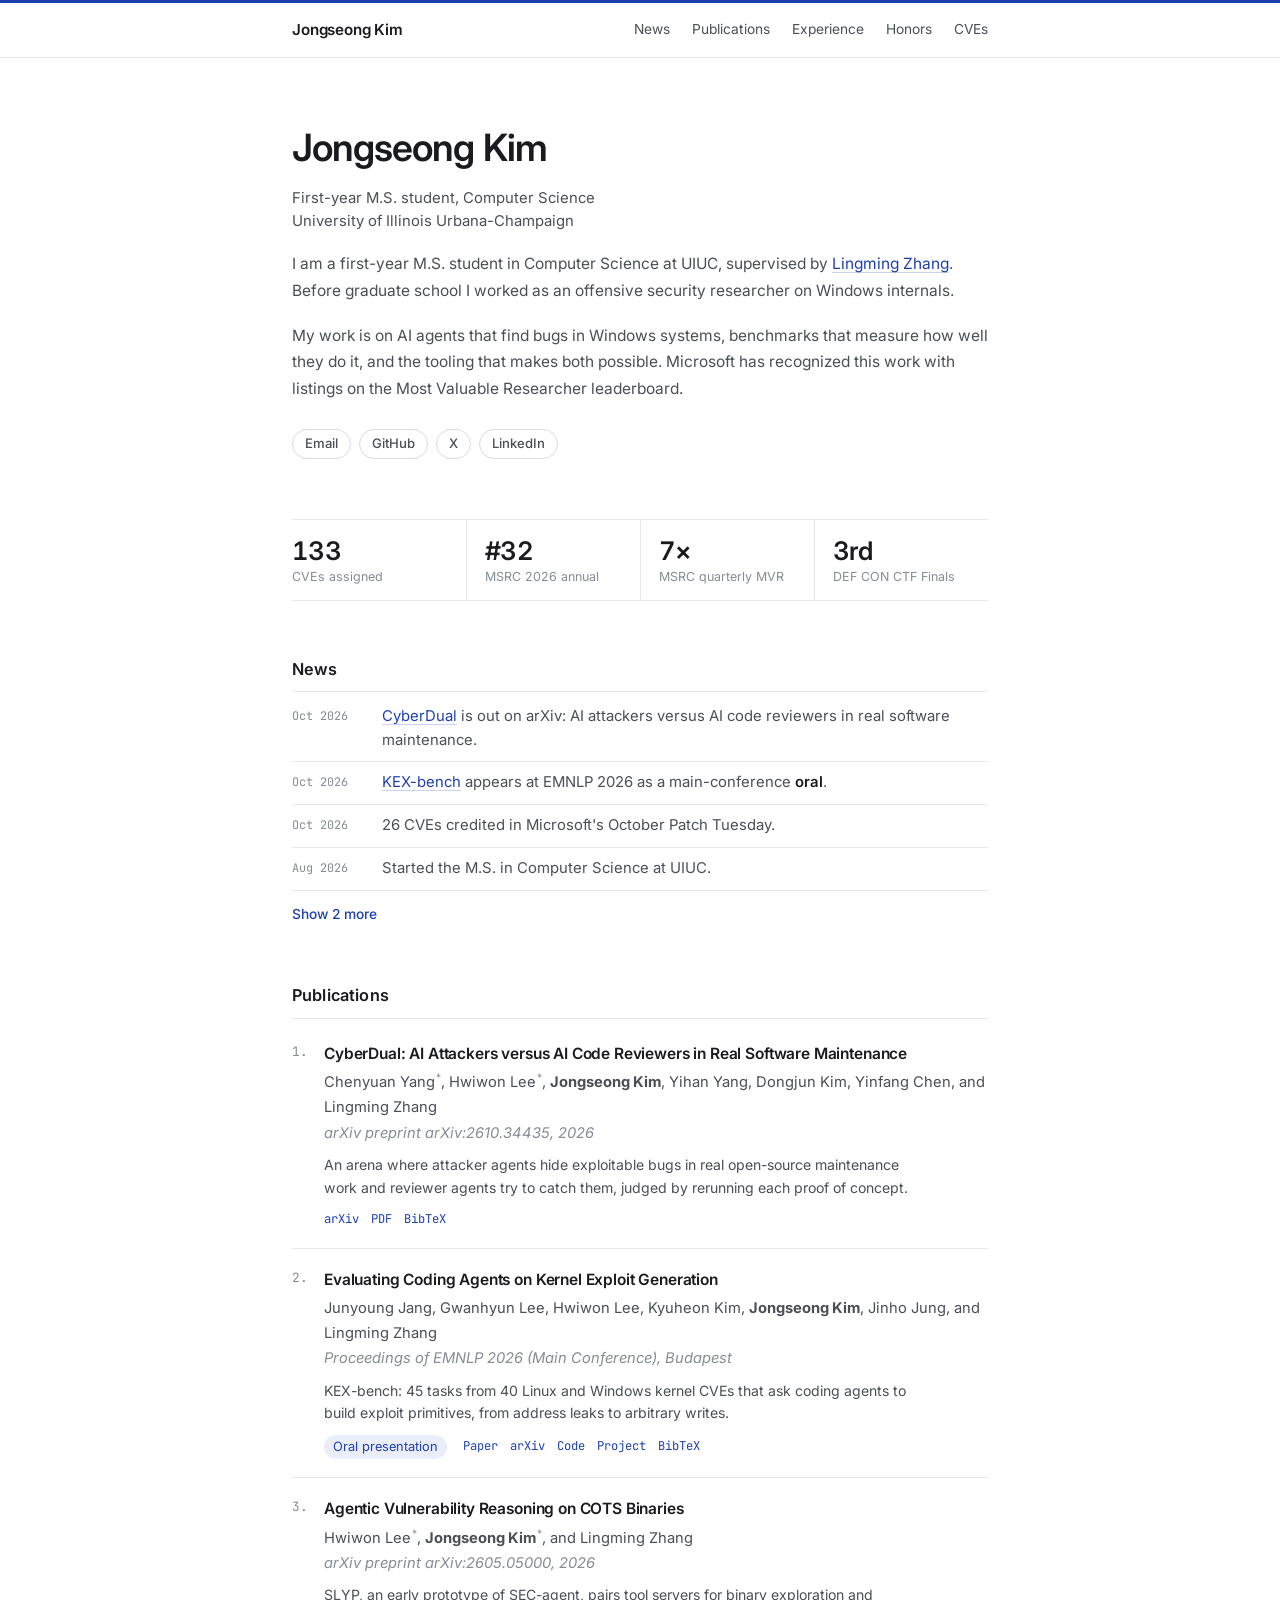
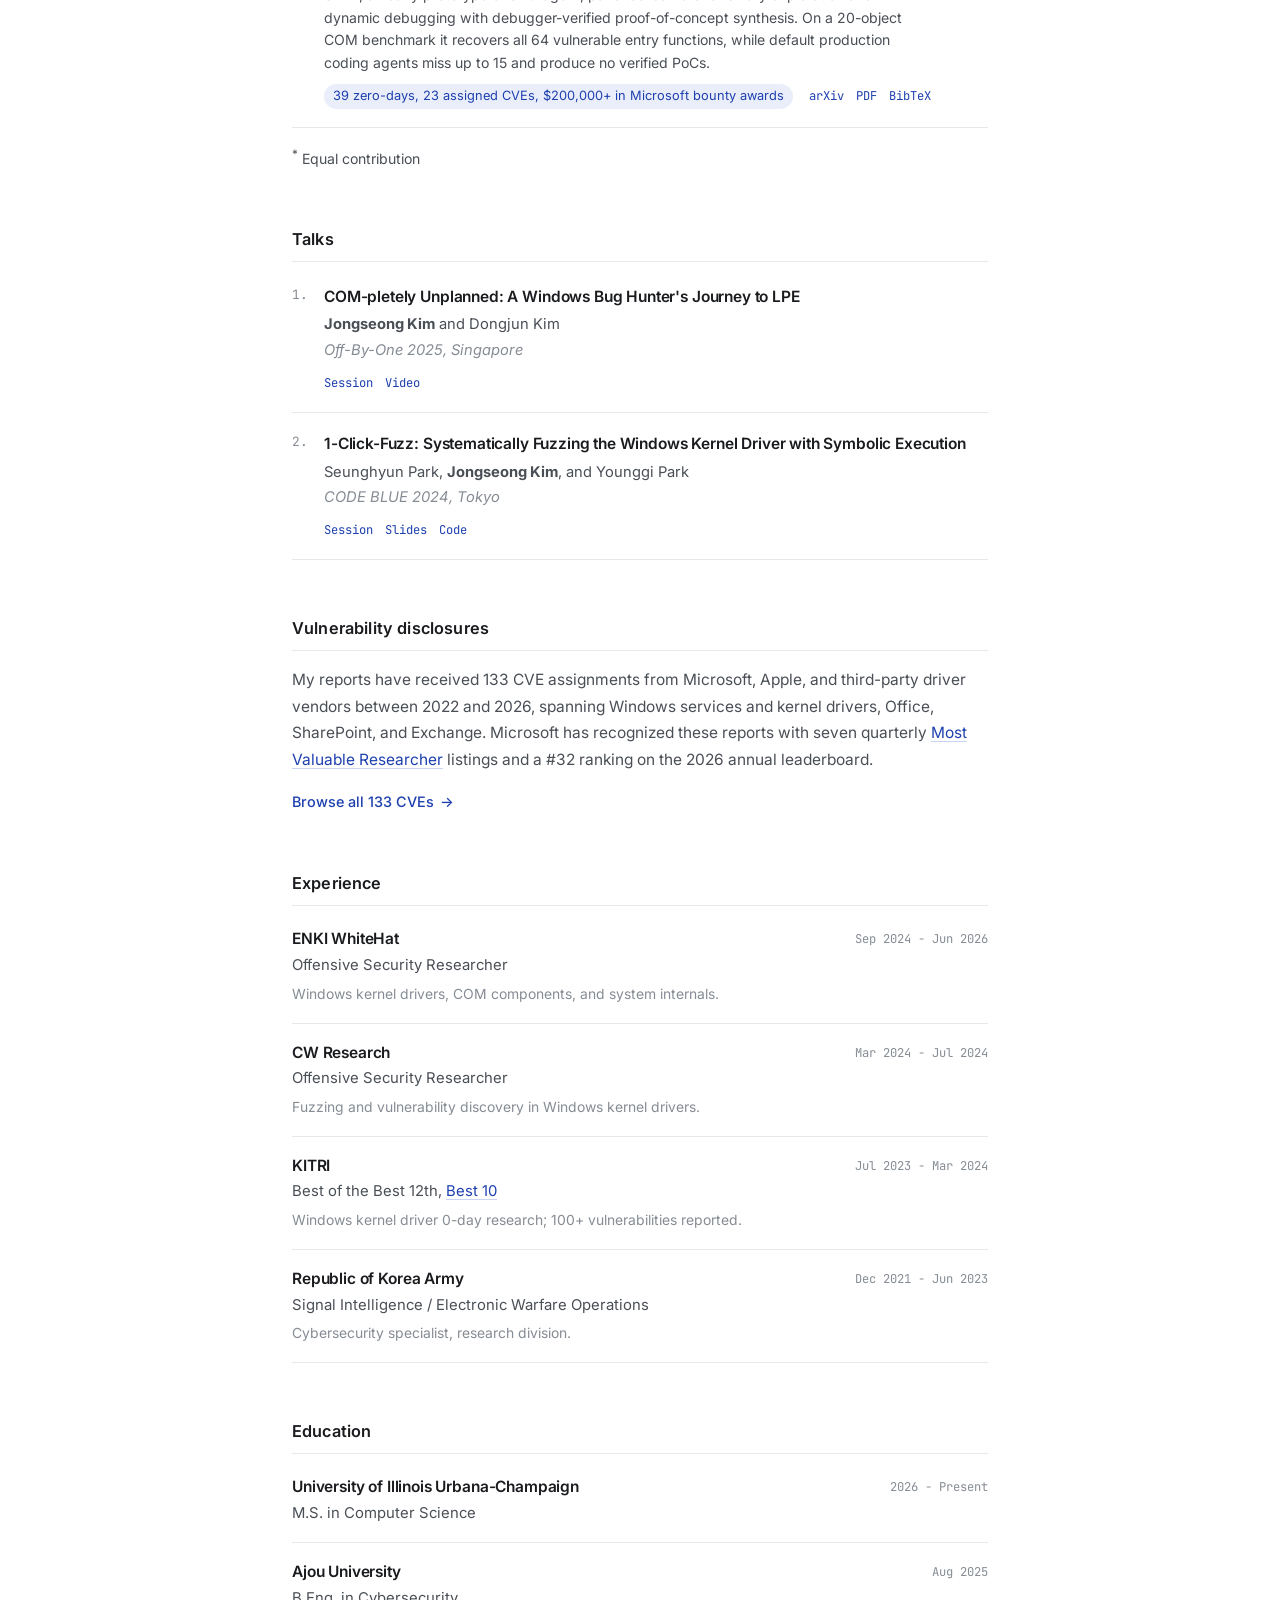
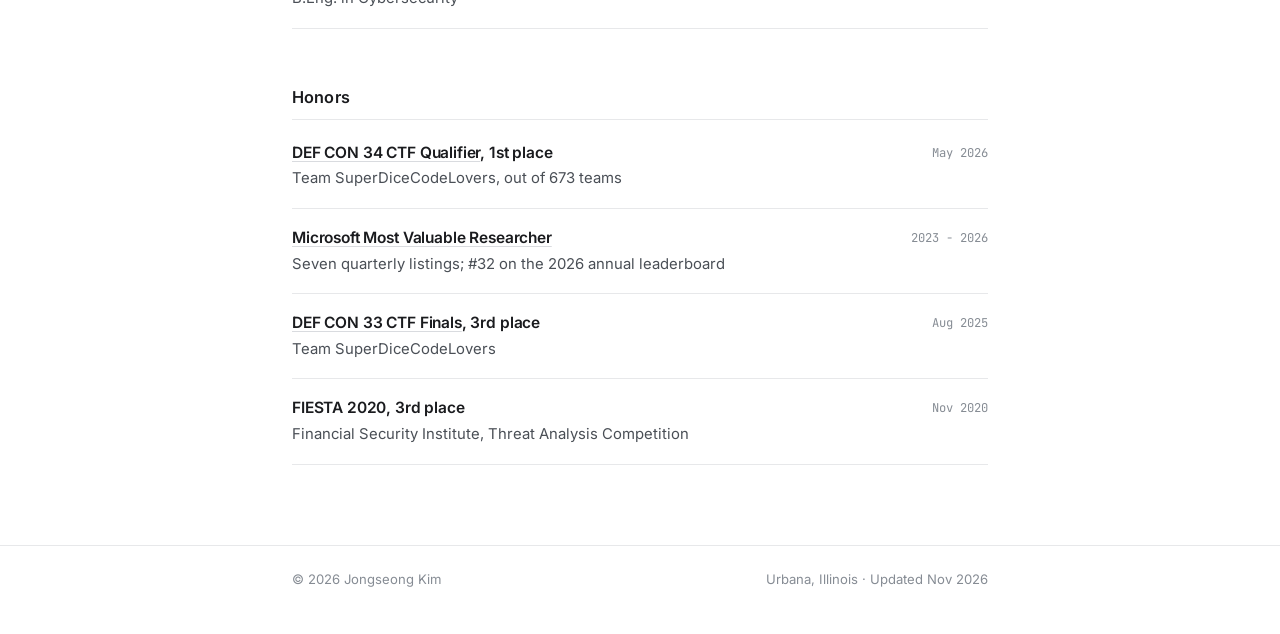
==== index.html @ e77e49b4 "Remove UIUC from Experience It stays under Education.  Co-Authored-By: Claude Opus 5.5 <noreply@anth" ====
<!DOCTYPE html>
<html lang="en">
<head>
    <meta charset="UTF-8">
    <meta name="viewport" content="width=device-width, initial-scale=1.0">
    <title>Jongseong Kim</title>
    <meta name="description" content="Jongseong Kim (nevul37) is a first-year M.S. student in Computer Science at the University of Illinois Urbana-Champaign, supervised by Lingming Zhang, working on AI agents for bug finding in Windows systems.">
    <meta name="theme-color" content="#ffffff" media="(prefers-color-scheme: light)">
    <meta name="theme-color" content="#0f1012" media="(prefers-color-scheme: dark)">
    <meta name="color-scheme" content="light dark">
    <link rel="canonical" href="https://jongseong.kim/">
    <link rel="icon" href="assets/favicon.svg" type="image/svg+xml">
    <link rel="apple-touch-icon" href="assets/apple-touch-icon.png">

    <meta property="og:type" content="profile">
    <meta property="og:title" content="Jongseong Kim">
    <meta property="og:description" content="M.S. student in Computer Science at UIUC. AI agents for bug finding in Windows systems.">
    <meta property="og:url" content="https://jongseong.kim/">
    <meta property="og:image" content="https://jongseong.kim/assets/og-image.png">
    <meta property="og:image:width" content="1200">
    <meta property="og:image:height" content="630">
    <meta name="twitter:card" content="summary_large_image">
    <meta name="twitter:site" content="@nevul37">

    <script type="application/ld+json">
    {
        "@context": "https://schema.org",
        "@type": "Person",
        "name": "Jongseong Kim",
        "alternateName": "nevul37",
        "url": "https://jongseong.kim/",
        "email": "mailto:nevul37@gmail.com",
        "jobTitle": "M.S. Student in Computer Science",
        "affiliation": {
            "@type": "CollegeOrUniversity",
            "name": "University of Illinois Urbana-Champaign"
        },
        "alumniOf": {
            "@type": "CollegeOrUniversity",
            "name": "Ajou University"
        },
        "sameAs": [
            "https://github.com/nevul37",
            "https://x.com/nevul37",
            "https://www.linkedin.com/in/jongseongkim"
        ]
    }
    </script>

    <link rel="preconnect" href="https://fonts.googleapis.com">
    <link rel="preconnect" href="https://fonts.gstatic.com" crossorigin>
    <link href="https://fonts.googleapis.com/css2?family=Inter:wght@400;500;600&family=JetBrains+Mono:wght@400;500&display=swap" rel="stylesheet">
    <link rel="stylesheet" href="css/styles.css?v=20261102">

    <!-- Google tag (gtag.js) -->
    <script async src="https://www.googletagmanager.com/gtag/js?id=G-C3G9XGCKQ9"></script>
    <script>
      window.dataLayer = window.dataLayer || [];
      function gtag(){dataLayer.push(arguments);}
      gtag('js', new Date());

      gtag('config', 'G-C3G9XGCKQ9');
    </script>
</head>
<body>
    <nav class="nav">
        <div class="wrap nav__inner">
            <a class="nav__name" href="index.html">Jongseong Kim</a>
            <div class="nav__links">
                <a class="is-secondary" href="#news">News</a>
                <a href="#publications">Publications</a>
                <a class="is-secondary" href="#experience">Experience</a>
                <a class="is-secondary" href="#honors">Honors</a>
                <a href="pages/more-cves.html">CVEs</a>
                <!-- CV temporarily disabled
                <a href="cv.pdf" target="_blank" rel="noreferrer">CV</a>
                -->
            </div>
        </div>
    </nav>

    <main class="wrap">
        <section class="intro">
            <div class="intro__body">
                <h1>Jongseong Kim</h1>
                <p class="intro__role">
                    First-year M.S. student, Computer Science<br>
                    University of Illinois Urbana-Champaign
                </p>

                <p>
                    I am a first-year M.S. student in Computer Science at UIUC, supervised by
                    <a href="https://lingming.cs.illinois.edu/" target="_blank" rel="noreferrer">Lingming Zhang</a>.
                    Before graduate school I worked as an offensive security researcher on Windows internals.
                </p>
                <p>
                    My work is on AI agents that find bugs in Windows systems, benchmarks that measure how well
                    they do it, and the tooling that makes both possible. Microsoft has recognized this work
                    with listings on the Most Valuable Researcher leaderboard.
                </p>

                <div class="contact">
                    <a href="mailto:nevul37@gmail.com">Email</a>
                    <a href="https://github.com/nevul37" target="_blank" rel="noreferrer">GitHub</a>
                    <a href="https://x.com/nevul37" target="_blank" rel="noreferrer">X</a>
                    <a href="https://www.linkedin.com/in/jongseongkim" target="_blank" rel="noreferrer">LinkedIn</a>
                    <!-- CV temporarily disabled
                    <a href="cv.pdf" target="_blank" rel="noreferrer">CV</a>
                    -->
                </div>
            </div>
            <!-- Photo temporarily disabled
            <figure class="avatar">
                <img src="assets/images/jongseong.jpg" alt="Jongseong Kim" width="840" height="1050">
            </figure>
            -->
        </section>

        <dl class="stats">
            <div class="stat">
                <dt>CVEs assigned</dt>
                <dd><a href="pages/more-cves.html"><span data-cve-count="total">133</span></a></dd>
            </div>
            <div class="stat">
                <dt>MSRC 2026 annual</dt>
                <dd>#32</dd>
            </div>
            <div class="stat">
                <dt>MSRC quarterly MVR</dt>
                <dd>7&times;</dd>
            </div>
            <div class="stat">
                <dt>DEF CON CTF Finals</dt>
                <dd>3rd</dd>
            </div>
        </dl>

        <section class="section" id="news">
            <h2>News</h2>
            <ul class="news" id="news-list">
                <li>
                    <time class="news__date" datetime="2026-10">Oct 2026</time>
                    <span>
                        <a href="https://arxiv.org/abs/2610.34435" target="_blank" rel="noreferrer">CyberDual</a>
                        is out on arXiv: AI attackers versus AI code reviewers in real software maintenance.
                    </span>
                </li>
                <li>
                    <time class="news__date" datetime="2026-10">Oct 2026</time>
                    <span>
                        <a href="https://kex-bench.github.io/" target="_blank" rel="noreferrer">KEX-bench</a>
                        appears at EMNLP 2026 as a main-conference <strong>oral</strong>.
                    </span>
                </li>
                <li>
                    <time class="news__date" datetime="2026-10">Oct 2026</time>
                    <span>26 CVEs credited in Microsoft's October Patch Tuesday.</span>
                </li>
                <li>
                    <time class="news__date" datetime="2026-08">Aug 2026</time>
                    <span>Started the M.S. in Computer Science at UIUC.</span>
                </li>
                <li>
                    <time class="news__date" datetime="2026-05">May 2026</time>
                    <span>1st place at the DEF CON 34 CTF Qualifier, out of 673 teams.</span>
                </li>
                <li>
                    <time class="news__date" datetime="2026-05">May 2026</time>
                    <span>
                        <a href="https://arxiv.org/abs/2605.05000" target="_blank" rel="noreferrer">Agentic Vulnerability Reasoning on COTS Binaries</a>
                        is out on arXiv.
                    </span>
                </li>
            </ul>
            <button class="news__more" type="button" aria-expanded="false" aria-controls="news-list" hidden></button>
        </section>

        <section class="section" id="publications">
            <h2>Publications</h2>
            <ol class="pubs">
                <li>
                    <div class="pub__title">CyberDual: AI Attackers versus AI Code Reviewers in Real Software Maintenance</div>
                    <div class="pub__authors">
                        Chenyuan Yang<sup>*</sup>,
                        Hwiwon Lee<sup>*</sup>,
                        <strong>Jongseong Kim</strong>, Yihan Yang,
                        Dongjun Kim,
                        Yinfang Chen, and
                        Lingming Zhang
                    </div>
                    <div class="pub__venue">arXiv preprint arXiv:2610.34435, 2026</div>
                    <p class="pub__summary">
                        An arena where attacker agents hide exploitable bugs in real open-source maintenance work and
                        reviewer agents try to catch them, judged by rerunning each proof of concept.
                    </p>
                    <div class="pub__foot">
                        <span class="pub__links">
                            <a href="https://arxiv.org/abs/2610.34435" target="_blank" rel="noreferrer">arXiv</a>
                            <a href="https://arxiv.org/pdf/2610.34435" target="_blank" rel="noreferrer">PDF</a>
                            <button class="pub__bib-toggle" type="button" aria-expanded="false" aria-controls="bib-cyberdual">BibTeX</button>
                        </span>
                    </div>
                    <div class="bib" id="bib-cyberdual" hidden>
                        <pre>@article{yang2026cyberdual,
  title   = {CyberDual: AI Attackers versus AI Code Reviewers in Real Software Maintenance},
  author  = {Yang, Chenyuan and Lee, Hwiwon and Kim, Jongseong and Yang, Yihan and Kim, Dongjun and Chen, Yinfang and Zhang, Lingming},
  journal = {arXiv preprint arXiv:2610.34435},
  year    = {2026}
}</pre>
                        <button class="bib__copy" type="button">Copy</button>
                    </div>
                </li>
                <li>
                    <div class="pub__title">Evaluating Coding Agents on Kernel Exploit Generation</div>
                    <div class="pub__authors">
                        Junyoung Jang, Gwanhyun Lee,
                        Hwiwon Lee,
                        Kyuheon Kim, <strong>Jongseong Kim</strong>, Jinho Jung, and
                        Lingming Zhang
                    </div>
                    <div class="pub__venue">Proceedings of EMNLP 2026 (Main Conference), Budapest</div>
                    <p class="pub__summary">
                        KEX-bench: 45 tasks from 40 Linux and Windows kernel CVEs that ask coding agents to build
                        exploit primitives, from address leaks to arbitrary writes.
                    </p>
                    <div class="pub__foot">
                        <span class="tag">Oral presentation</span>
                        <span class="pub__links">
                            <a href="https://aclanthology.org/2026.emnlp-main.1653/" target="_blank" rel="noreferrer">Paper</a>
                            <a href="https://arxiv.org/abs/2609.25591" target="_blank" rel="noreferrer">arXiv</a>
                            <a href="https://github.com/KEX-bench/KEX-bench" target="_blank" rel="noreferrer">Code</a>
                            <a href="https://kex-bench.github.io/" target="_blank" rel="noreferrer">Project</a>
                            <button class="pub__bib-toggle" type="button" aria-expanded="false" aria-controls="bib-kexbench">BibTeX</button>
                        </span>
                    </div>
                    <div class="bib" id="bib-kexbench" hidden>
                        <pre>@inproceedings{jang-etal-2026-evaluating,
  title     = {Evaluating Coding Agents on Kernel Exploit Generation},
  author    = {Jang, Junyoung and Lee, Gwanhyun and Lee, Hwiwon and Kim, Kyuheon and Kim, Jongseong and Jung, Jinho and Zhang, Lingming},
  booktitle = {Proceedings of the 2026 Conference on Empirical Methods in Natural Language Processing},
  pages     = {37581--37603},
  year      = {2026},
  address   = {Budapest, Hungary},
  publisher = {Association for Computational Linguistics},
  url       = {https://aclanthology.org/2026.emnlp-main.1653/}
}</pre>
                        <button class="bib__copy" type="button">Copy</button>
                    </div>
                </li>
                <li>
                    <div class="pub__title">Agentic Vulnerability Reasoning on COTS Binaries</div>
                    <div class="pub__authors">
                        Hwiwon Lee<sup>*</sup>,
                        <strong>Jongseong Kim</strong><sup>*</sup>, and
                        Lingming Zhang
                    </div>
                    <div class="pub__venue">arXiv preprint arXiv:2605.05000, 2026</div>
                    <p class="pub__summary">
                        SLYP, an early prototype of SEC-agent, pairs tool servers for binary exploration and dynamic
                        debugging with debugger-verified proof-of-concept synthesis. On a 20-object COM benchmark it
                        recovers all 64 vulnerable entry functions, while default production coding agents miss up to 15
                        and produce no verified PoCs.
                    </p>
                    <div class="pub__foot">
                        <span class="tag">39 zero-days, 23 assigned CVEs, $200,000+ in Microsoft bounty awards</span>
                        <span class="pub__links">
                            <a href="https://arxiv.org/abs/2605.05000" target="_blank" rel="noreferrer">arXiv</a>
                            <a href="https://arxiv.org/pdf/2605.05000" target="_blank" rel="noreferrer">PDF</a>
                            <button class="pub__bib-toggle" type="button" aria-expanded="false" aria-controls="bib-slyp">BibTeX</button>
                        </span>
                    </div>
                    <div class="bib" id="bib-slyp" hidden>
                        <pre>@article{lee2026agentic,
  title   = {Agentic Vulnerability Reasoning on COTS Binaries},
  author  = {Lee, Hwiwon and Kim, Jongseong and Zhang, Lingming},
  journal = {arXiv preprint arXiv:2605.05000},
  year    = {2026}
}</pre>
                        <button class="bib__copy" type="button">Copy</button>
                    </div>
                </li>
            </ol>
            <p class="note"><sup>*</sup> Equal contribution</p>
        </section>

        <section class="section" id="talks">
            <h2>Talks</h2>
            <ol class="pubs">
                <li>
                    <div class="pub__title">COM-pletely Unplanned: A Windows Bug Hunter's Journey to LPE</div>
                    <div class="pub__authors"><strong>Jongseong Kim</strong> and Dongjun Kim</div>
                    <div class="pub__venue">Off-By-One 2025, Singapore</div>
                    <div class="pub__foot">
                        <span class="pub__links">
                            <a href="https://offbyone.sg/conference/dongjun-kim-jongseong-kim" target="_blank" rel="noreferrer">Session</a>
                            <a href="https://www.youtube.com/watch?v=ES8qeIhwfAk" target="_blank" rel="noreferrer">Video</a>
                        </span>
                    </div>
                </li>
                <li>
                    <div class="pub__title">1-Click-Fuzz: Systematically Fuzzing the Windows Kernel Driver with Symbolic Execution</div>
                    <div class="pub__authors">Seunghyun Park, <strong>Jongseong Kim</strong>, and Younggi Park</div>
                    <div class="pub__venue">CODE BLUE 2024, Tokyo</div>
                    <div class="pub__foot">
                        <span class="pub__links">
                            <a href="https://archive.codeblue.jp/2024/en/program/time-table/day2-010/" target="_blank" rel="noreferrer">Session</a>
                            <a href="https://archive.codeblue.jp/2024/files/cb24-U25_1-Click-Fuzz_Systematically_Fuzzing_the_Windows_Kernel_Driver_with_Symbolic_Execution_Updated_by_SangjunPark_YunjinPark_JongseongKim.pdf" target="_blank" rel="noreferrer">Slides</a>
                            <a href="https://github.com/0dayResearchLab/msfuzz" target="_blank" rel="noreferrer">Code</a>
                        </span>
                    </div>
                </li>
            </ol>
        </section>

        <section class="section" id="disclosures">
            <h2>Vulnerability disclosures</h2>
            <p>
                My reports have received <span data-cve-count="total">133</span> CVE assignments from Microsoft, Apple,
                and third-party driver vendors between 2022 and 2026, spanning Windows services and kernel drivers,
                Office, SharePoint, and Exchange. Microsoft has recognized these reports with seven quarterly
                <a href="https://msrc.microsoft.com/leaderboard" target="_blank" rel="noreferrer">Most Valuable Researcher</a>
                listings and a #32 ranking on the 2026 annual leaderboard.
            </p>
            <a class="more-link" href="pages/more-cves.html"><span>Browse all <span data-cve-count="total">133</span> CVEs</span> <span class="more-link__arrow" aria-hidden="true">&rarr;</span></a>
        </section>

        <section class="section" id="experience">
            <h2>Experience</h2>
            <div class="cv">
                <div class="cv__row">
                    <div>
                        <div class="cv__org">ENKI WhiteHat</div>
                        <div class="cv__role">Offensive Security Researcher</div>
                        <div class="cv__detail">Windows kernel drivers, COM components, and system internals.</div>
                    </div>
                    <div class="cv__date">Sep 2024 - Jun 2026</div>
                </div>
                <div class="cv__row">
                    <div>
                        <div class="cv__org">CW Research</div>
                        <div class="cv__role">Offensive Security Researcher</div>
                        <div class="cv__detail">Fuzzing and vulnerability discovery in Windows kernel drivers.</div>
                    </div>
                    <div class="cv__date">Mar 2024 - Jul 2024</div>
                </div>
                <div class="cv__row">
                    <div>
                        <div class="cv__org">KITRI</div>
                        <div class="cv__role">
                            Best of the Best 12th,
                            <a href="https://www.kitribob.kr/trainee_walk/hall" target="_blank" rel="noreferrer">Best 10</a>
                        </div>
                        <div class="cv__detail">Windows kernel driver 0-day research; 100+ vulnerabilities reported.</div>
                    </div>
                    <div class="cv__date">Jul 2023 - Mar 2024</div>
                </div>
                <div class="cv__row">
                    <div>
                        <div class="cv__org">Republic of Korea Army</div>
                        <div class="cv__role">Signal Intelligence / Electronic Warfare Operations</div>
                        <div class="cv__detail">Cybersecurity specialist, research division.</div>
                    </div>
                    <div class="cv__date">Dec 2021 - Jun 2023</div>
                </div>
            </div>
        </section>

        <section class="section" id="education">
            <h2>Education</h2>
            <div class="cv">
                <div class="cv__row">
                    <div>
                        <div class="cv__org">University of Illinois Urbana-Champaign</div>
                        <div class="cv__role">M.S. in Computer Science</div>
                    </div>
                    <div class="cv__date">2026 - Present</div>
                </div>
                <div class="cv__row">
                    <div>
                        <div class="cv__org">Ajou University</div>
                        <div class="cv__role">B.Eng. in Cybersecurity</div>
                    </div>
                    <div class="cv__date">Aug 2025</div>
                </div>
            </div>
        </section>

        <section class="section" id="honors">
            <h2>Honors</h2>
            <div class="cv">
                <div class="cv__row">
                    <div>
                        <div class="cv__org">
                            <a href="https://ctftime.org/event/3205/" target="_blank" rel="noreferrer">DEF CON 34 CTF Qualifier</a>,
                            <em class="place">1st place</em>
                        </div>
                        <div class="cv__role">Team SuperDiceCodeLovers, out of 673 teams</div>
                    </div>
                    <div class="cv__date">May 2026</div>
                </div>
                <div class="cv__row">
                    <div>
                        <div class="cv__org">
                            <a href="https://msrc.microsoft.com/leaderboard" target="_blank" rel="noreferrer">Microsoft Most Valuable Researcher</a>
                        </div>
                        <div class="cv__role">Seven quarterly listings; #32 on the 2026 annual leaderboard</div>
                    </div>
                    <div class="cv__date">2023 - 2026</div>
                </div>
                <div class="cv__row">
                    <div>
                        <div class="cv__org">
                            <a href="https://ctftime.org/event/2897" target="_blank" rel="noreferrer">DEF CON 33 CTF Finals</a>,
                            <em class="place">3rd place</em>
                        </div>
                        <div class="cv__role">Team SuperDiceCodeLovers</div>
                    </div>
                    <div class="cv__date">Aug 2025</div>
                </div>
                <div class="cv__row">
                    <div>
                        <div class="cv__org">FIESTA 2020, <em class="place">3rd place</em></div>
                        <div class="cv__role">Financial Security Institute, Threat Analysis Competition</div>
                    </div>
                    <div class="cv__date">Nov 2020</div>
                </div>
            </div>
        </section>
    </main>

    <footer class="footer">
        <div class="wrap footer__inner">
            <span>&copy; 2026 Jongseong Kim</span>
            <span>Urbana, Illinois &middot; Updated Nov 2026</span>
        </div>
    </footer>

    <script>
        (function () {
            const SHOWN = 4;
            const list = document.getElementById('news-list');
            const more = document.querySelector('.news__more');
            const extra = list.children.length - SHOWN;
            if (extra <= 0) { return; }

            function render(open) {
                list.classList.toggle('is-collapsed', !open);
                more.setAttribute('aria-expanded', String(open));
                more.textContent = open ? 'Show less' : 'Show ' + extra + ' more';
            }

            more.hidden = false;
            render(false);
            more.addEventListener('click', function () {
                render(more.getAttribute('aria-expanded') !== 'true');
            });
        })();

        document.querySelectorAll('.pub__bib-toggle').forEach(function (toggle) {
            const panel = document.getElementById(toggle.getAttribute('aria-controls'));
            toggle.addEventListener('click', function () {
                const open = toggle.getAttribute('aria-expanded') !== 'true';
                toggle.setAttribute('aria-expanded', String(open));
                panel.hidden = !open;
            });
            panel.querySelector('.bib__copy').addEventListener('click', function (event) {
                const button = event.currentTarget;
                navigator.clipboard.writeText(panel.querySelector('pre').textContent).then(function () {
                    button.textContent = 'Copied';
                    setTimeout(function () { button.textContent = 'Copy'; }, 1500);
                });
            });
        });
    </script>
</body>
</html>
---- css/styles.css ----
/* ==========================================================================
   Jongseong Kim (nevul37)
   ========================================================================== */

*,
*::before,
*::after {
    box-sizing: border-box;
}

* {
    margin: 0;
}

:root {
    --ink: #1a1b1e;
    --ink-2: #4a4f56;
    --ink-3: #868c94;
    --line: #e7e8ea;
    --line-2: #d9dbdf;
    --surface: #f7f7f8;
    --accent: #1e40af;
    --accent-soft: #eaeefb;
    --accent-line: #c9d4f5;
    --bg: #ffffff;
    --nav-bg: rgba(255, 255, 255, 0.9);
    --on-accent: #ffffff;
    --shadow: rgba(26, 27, 30, 0.45);

    /* chart series: validated categorical slots 1-3, light surface */
    --series-1: #2a78d6;
    --series-2: #eb6834;
    --series-3: #1baf7a;

    color-scheme: light dark;

    --sans: "Inter", -apple-system, BlinkMacSystemFont, "Segoe UI", Roboto, sans-serif;
    --mono: "JetBrains Mono", ui-monospace, SFMono-Regular, Menlo, monospace;

    --wrap: 760px;
    --wrap-wide: 940px;
    --gutter: clamp(20px, 5vw, 32px);
}

@media (prefers-color-scheme: dark) {
    :root {
        --ink: #e7e8ea;
        --ink-2: #b4b9c1;
        --ink-3: #80868f;
        --line: #24262b;
        --line-2: #33363c;
        --surface: #17191c;
        --accent: #8fa8ff;
        --accent-soft: rgba(143, 168, 255, 0.12);
        --accent-line: rgba(143, 168, 255, 0.38);
        --bg: #0f1012;
        --nav-bg: rgba(15, 16, 18, 0.86);
        --on-accent: #0f1012;
        --shadow: rgba(0, 0, 0, 0.7);

        /* same hues, stepped for the dark surface */
        --series-1: #3987e5;
        --series-2: #d95926;
        --series-3: #199e70;
    }
}

html {
    -webkit-text-size-adjust: 100%;
    scroll-behavior: smooth;
}

body {
    min-width: 320px;
    color: var(--ink);
    background: var(--bg);
    font-family: var(--sans);
    font-size: 15.5px;
    line-height: 1.72;
    -webkit-font-smoothing: antialiased;
}

body::before {
    content: "";
    display: block;
    height: 3px;
    background: var(--accent);
}

img {
    display: block;
    max-width: 100%;
}

a {
    color: var(--accent);
    text-decoration: underline;
    text-decoration-color: var(--accent-line);
    text-decoration-thickness: 1px;
    text-underline-offset: 3px;
    transition: color 130ms ease, text-decoration-color 130ms ease;
}

a:hover {
    text-decoration-color: currentColor;
}

::selection {
    color: var(--on-accent);
    background: var(--accent);
}

:focus-visible {
    outline: 2px solid var(--accent);
    outline-offset: 2px;
    border-radius: 2px;
}

@media (prefers-reduced-motion: reduce) {
    html {
        scroll-behavior: auto;
    }

    *,
    *::before,
    *::after {
        transition-duration: 0.01ms !important;
    }
}

/* ---------------------------------------------------------- primitives -- */

.wrap {
    width: 100%;
    max-width: var(--wrap);
    margin-inline: auto;
    padding-inline: var(--gutter);
}

.wrap--wide {
    max-width: var(--wrap-wide);
}

.mono {
    font-family: var(--mono);
    font-size: 0.78rem;
    letter-spacing: 0.01em;
}

.visually-hidden {
    position: absolute;
    width: 1px;
    height: 1px;
    overflow: hidden;
    clip-path: inset(50%);
    white-space: nowrap;
}

.tag {
    display: inline-block;
    padding: 2px 9px;
    color: var(--accent);
    background: var(--accent-soft);
    border-radius: 999px;
    font-size: 0.8rem;
    line-height: 1.6;
}

.place {
    font-style: normal;
}

/* -------------------------------------------------------------- navbar -- */

.nav {
    position: sticky;
    top: 0;
    z-index: 30;
    background: var(--nav-bg);
    border-bottom: 1px solid var(--line);
    backdrop-filter: saturate(160%) blur(10px);
}

.nav__inner {
    display: flex;
    align-items: center;
    justify-content: space-between;
    gap: 18px;
    height: 54px;
}

.nav__name {
    color: var(--ink);
    font-size: 0.95rem;
    font-weight: 600;
    letter-spacing: -0.01em;
    text-decoration: none;
}

.nav__links {
    display: flex;
    gap: clamp(12px, 2.6vw, 22px);
}

.nav__links a {
    color: var(--ink-2);
    font-size: 0.86rem;
    text-decoration: none;
}

.nav__links a:hover,
.nav__links a[aria-current="page"] {
    color: var(--accent);
}

/* --------------------------------------------------------------- intro -- */

.intro {
    display: grid;
    grid-template-columns: minmax(0, 1fr);
    gap: clamp(28px, 6vw, 56px);
    align-items: start;
    padding: clamp(44px, 7vw, 68px) 0 clamp(8px, 2vw, 16px);
}

.intro:has(.avatar) {
    grid-template-columns: minmax(0, 1fr) 200px;
}

.intro h1 {
    font-size: clamp(1.9rem, 4.6vw, 2.35rem);
    font-weight: 600;
    letter-spacing: -0.025em;
    line-height: 1.15;
}

.intro__role {
    margin-top: 8px;
    color: var(--ink-3);
    font-size: 0.93rem;
    line-height: 1.55;
}

.intro__body p {
    margin-top: 18px;
    color: var(--ink-2);
}

.intro__body p:first-child {
    margin-top: 22px;
}

.avatar {
    position: relative;
}

.avatar img {
    width: 100%;
    height: auto;
    aspect-ratio: 4 / 5;
    object-fit: cover;
    border-radius: 12px;
    box-shadow:
        0 0 0 1px var(--line),
        0 18px 36px -22px var(--shadow);
}

.contact {
    display: flex;
    flex-wrap: wrap;
    gap: 8px;
    margin-top: 26px;
}

.contact a {
    display: inline-flex;
    align-items: center;
    height: 30px;
    padding: 0 12px;
    color: var(--ink-2);
    border: 1px solid var(--line-2);
    border-radius: 999px;
    font-size: 0.82rem;
    font-weight: 500;
    text-decoration: none;
    transition: color 130ms ease, border-color 130ms ease, background 130ms ease;
}

.contact a:hover {
    color: var(--accent);
    background: var(--accent-soft);
    border-color: var(--accent-line);
}

/* --------------------------------------------------------------- stats -- */

.stats {
    display: grid;
    grid-template-columns: repeat(4, minmax(0, 1fr));
    margin-top: clamp(32px, 5vw, 44px);
    border-top: 1px solid var(--line);
    border-bottom: 1px solid var(--line);
}

.stat {
    display: flex;
    flex-direction: column-reverse;
    gap: 2px;
    padding: 16px 0 14px 18px;
    border-left: 1px solid var(--line);
}

.stat:first-child {
    padding-left: 0;
    border-left: 0;
}

.stat dt {
    color: var(--ink-3);
    font-size: 0.78rem;
    line-height: 1.4;
}

.stat dd {
    margin: 0;
    color: var(--ink);
    font-size: clamp(1.35rem, 3.2vw, 1.6rem);
    font-weight: 600;
    letter-spacing: -0.02em;
    line-height: 1.2;
    font-variant-numeric: tabular-nums;
}

.stat dd a {
    color: inherit;
    text-decoration: none;
}

.stat dd a:hover {
    color: var(--accent);
}

/* ---------------------------------------------------------------- news -- */

.news {
    margin-top: 4px;
    padding: 0;
    list-style: none;
}

.news li {
    display: grid;
    grid-template-columns: 74px minmax(0, 1fr);
    gap: 16px;
    padding: 9px 0;
    border-bottom: 1px solid var(--line);
    color: var(--ink-2);
    font-size: 0.93rem;
    line-height: 1.6;
}

.news__date {
    padding-top: 2px;
    color: var(--ink-3);
    font-family: var(--mono);
    font-size: 0.74rem;
    white-space: nowrap;
}

.news strong {
    color: var(--ink);
    font-weight: 600;
}

.news.is-collapsed li:nth-child(n + 5) {
    display: none;
}

.news__more {
    margin-top: 12px;
    padding: 0;
    color: var(--accent);
    background: none;
    border: 0;
    cursor: pointer;
    font: inherit;
    font-size: 0.86rem;
    font-weight: 500;
}

.news__more:hover {
    text-decoration: underline;
    text-underline-offset: 3px;
}

/* ------------------------------------------------------------ sections -- */

.section {
    padding-top: clamp(36px, 5.5vw, 54px);
    scroll-margin-top: 66px;
}

.section > h2 {
    padding-bottom: 8px;
    border-bottom: 1px solid var(--line);
    font-size: 1.02rem;
    font-weight: 600;
    letter-spacing: 0.01em;
}

.section > p {
    margin-top: 16px;
    color: var(--ink-2);
}

.note {
    margin-top: 14px;
    color: var(--ink-3);
    font-size: 0.88rem;
}

.more-link {
    display: inline-flex;
    align-items: center;
    gap: 6px;
    margin-top: 16px;
    font-size: 0.9rem;
    font-weight: 500;
    text-decoration: none;
}

.more-link > span:last-child {
    transition: transform 150ms ease;
}

.more-link:hover > span:last-child {
    transform: translateX(3px);
}

/* -------------------------------------------------------- publications -- */

.pubs {
    margin-top: 4px;
    padding: 0;
    list-style: none;
    counter-reset: pub;
}

.pubs > li {
    counter-increment: pub;
    position: relative;
    padding: 18px 0 18px 32px;
    border-bottom: 1px solid var(--line);
}

.pubs > li::before {
    content: counter(pub) ".";
    position: absolute;
    top: 18px;
    left: 0;
    color: var(--ink-3);
    font-family: var(--mono);
    font-size: 0.8rem;
    line-height: 1.72;
}

.pub__title {
    font-weight: 600;
    letter-spacing: -0.01em;
}

.pub__authors {
    margin-top: 2px;
    color: var(--ink-2);
    font-size: 0.92rem;
}

.pub__venue {
    color: var(--ink-3);
    font-size: 0.92rem;
    font-style: italic;
}

.pub__foot {
    display: flex;
    flex-wrap: wrap;
    gap: 8px 16px;
    align-items: center;
    margin-top: 10px;
}

.pub__links {
    display: inline-flex;
    gap: 12px;
    font-family: var(--mono);
    font-size: 0.76rem;
}

.pub__links a,
.pub__bib-toggle {
    color: var(--accent);
    text-decoration: none;
}

.pub__links a:hover,
.pub__bib-toggle:hover {
    text-decoration: underline;
    text-underline-offset: 3px;
}

.pub__authors sup {
    margin-left: 1px;
    color: var(--ink-3);
    font-size: 0.7em;
}

.pub__summary {
    max-width: 66ch;
    margin-top: 8px;
    color: var(--ink-2);
    font-size: 0.88rem;
    line-height: 1.6;
}

.pub__bib-toggle {
    padding: 0;
    background: none;
    border: 0;
    cursor: pointer;
    font: inherit;
}

.pub__bib-toggle[aria-expanded="true"] {
    text-decoration: underline;
    text-underline-offset: 3px;
}

.bib {
    position: relative;
    margin-top: 12px;
}

.bib pre {
    overflow-x: auto;
    padding: 12px 14px;
    color: var(--ink-2);
    background: var(--surface);
    border: 1px solid var(--line);
    border-radius: 8px;
    font-family: var(--mono);
    font-size: 0.72rem;
    line-height: 1.6;
}

.bib__copy {
    position: absolute;
    top: 8px;
    right: 8px;
    height: 26px;
    padding: 0 10px;
    color: var(--ink-2);
    background: var(--bg);
    border: 1px solid var(--line-2);
    border-radius: 6px;
    cursor: pointer;
    font: inherit;
    font-size: 0.76rem;
}

.bib__copy:hover {
    color: var(--accent);
    border-color: var(--accent-line);
}

/* ------------------------------------------------------------- cv list -- */

.cv {
    margin-top: 4px;
}

.cv__row {
    display: grid;
    grid-template-columns: minmax(0, 1fr) auto;
    gap: 6px 24px;
    padding: 16px 0;
    border-bottom: 1px solid var(--line);
    transition: background 130ms ease, box-shadow 130ms ease;
}

.cv__row:hover {
    background: var(--surface);
    box-shadow: -14px 0 0 var(--surface), 14px 0 0 var(--surface);
}

.cv__org {
    font-weight: 600;
    letter-spacing: -0.01em;
}

.cv__org a {
    color: inherit;
    text-decoration-color: var(--line-2);
}

.cv__org a:hover {
    color: var(--accent);
}

.cv__role {
    color: var(--ink-2);
    font-size: 0.93rem;
}

.cv__detail {
    margin-top: 4px;
    color: var(--ink-3);
    font-size: 0.87rem;
}

.cv__date {
    padding-top: 3px;
    color: var(--ink-3);
    font-family: var(--mono);
    font-size: 0.76rem;
    text-align: right;
    white-space: nowrap;
}

/* -------------------------------------------------------------- footer -- */

.footer {
    margin-top: clamp(48px, 8vw, 80px);
    padding: 22px 0 44px;
    border-top: 1px solid var(--line);
}

.footer__inner {
    display: flex;
    flex-wrap: wrap;
    gap: 8px 20px;
    justify-content: space-between;
    color: var(--ink-3);
    font-size: 0.82rem;
}

.footer a {
    color: var(--ink-3);
    text-decoration: none;
}

.footer a:hover {
    color: var(--accent);
}

/* ==================================================== CVE archive page == */

.archive-head {
    padding: clamp(40px, 6vw, 60px) 0 4px;
}

.archive-head h1 {
    font-size: clamp(1.7rem, 4vw, 2.05rem);
    font-weight: 600;
    letter-spacing: -0.025em;
}

.archive-head p {
    max-width: 62ch;
    margin-top: 14px;
    color: var(--ink-2);
}

/* ------------------------------------------------------------ cve chart -- */

.cve-chart {
    position: relative;
    margin-top: 28px;
    padding: 16px 20px 12px;
    background: var(--bg);
    border: 1px solid var(--line);
    border-radius: 12px;
}

.cve-chart__title {
    font-size: 0.9rem;
    font-weight: 600;
}

.cve-chart__legend {
    display: flex;
    flex-wrap: wrap;
    gap: 4px 18px;
    margin-top: 4px;
    padding: 0;
    color: var(--ink-2);
    font-size: 0.8rem;
    list-style: none;
}

.cve-chart__legend .mono {
    color: var(--ink-3);
}

.cve-chart__key {
    display: inline-block;
    width: 10px;
    height: 10px;
    margin-right: 6px;
    background: var(--c);
    border-radius: 3px;
    vertical-align: -1px;
}

.cve-chart__plot {
    display: grid;
    grid-auto-columns: minmax(0, 1fr);
    grid-auto-flow: column;
    margin-top: 10px;
}

.cve-chart__col {
    display: flex;
    flex-direction: column;
    align-items: center;
    height: 184px;
    padding-top: 6px;
    color: inherit;
    border-radius: 8px 8px 0 0;
    text-decoration: none;
    transition: background 130ms ease;
}

.cve-chart__col:hover,
.cve-chart__col.is-active {
    background: var(--surface);
}

.cve-chart__col:focus-visible {
    outline-offset: -2px;
}

.cve-chart__value {
    margin-top: auto;
    padding-bottom: 4px;
    color: var(--ink-2);
    font-family: var(--mono);
    font-size: 0.74rem;
}

.cve-chart__bar {
    display: flex;
    flex-direction: column-reverse;
    gap: 2px;
    width: min(56%, 64px);
    height: calc(var(--h) * 128px);
    min-height: 3px;
    overflow: hidden;
    border-radius: 4px 4px 0 0;
}

.cve-chart__seg {
    flex-basis: 0;
    min-height: 1px;
    background: var(--c);
}

.cve-chart__year {
    align-self: stretch;
    padding-top: 6px;
    color: var(--ink-3);
    border-top: 1px solid var(--line-2);
    font-family: var(--mono);
    font-size: 0.74rem;
    text-align: center;
}

.cve-chart__tip {
    position: absolute;
    z-index: 5;
    min-width: 168px;
    padding: 8px 12px;
    color: var(--ink-2);
    background: var(--bg);
    border: 1px solid var(--line-2);
    border-radius: 8px;
    box-shadow: 0 10px 24px -14px var(--shadow);
    font-size: 0.8rem;
    line-height: 1.6;
    pointer-events: none;
}

.cve-chart__tip strong {
    margin-right: 4px;
    color: var(--ink);
    font-weight: 600;
    font-variant-numeric: tabular-nums;
}

.cve-chart__tip-head {
    margin-bottom: 2px;
}

.cve-chart__tip-row i {
    display: inline-block;
    width: 12px;
    height: 3px;
    margin-right: 8px;
    background: var(--c);
    border-radius: 2px;
    vertical-align: middle;
}

/* -------------------------------------------------------------- toolbar -- */

.toolbar {
    position: sticky;
    top: 54px;
    z-index: 20;
    display: flex;
    flex-direction: column;
    gap: 8px;
    margin-top: 20px;
    padding: 10px 0;
    background: var(--nav-bg);
    border-bottom: 1px solid var(--line);
    backdrop-filter: saturate(160%) blur(10px);
}

.toolbar__row {
    display: flex;
    gap: 12px;
    align-items: center;
}

.search {
    flex: 1 1 220px;
}

.search input {
    width: 100%;
    height: 36px;
    padding: 0 12px;
    color: var(--ink);
    background: var(--surface);
    border: 1px solid var(--line);
    border-radius: 8px;
    font: inherit;
    font-size: 0.88rem;
    transition: border-color 130ms ease, background 130ms ease;
}

.search input::placeholder {
    color: var(--ink-3);
}

.search input:focus {
    background: var(--bg);
    border-color: var(--accent);
    outline: none;
}

.chips {
    display: flex;
    gap: 5px;
    overflow-x: auto;
    scrollbar-width: none;
}

.chips::-webkit-scrollbar {
    display: none;
}

.chip {
    flex: 0 0 auto;
    height: 32px;
    padding: 0 12px;
    color: var(--ink-2);
    background: var(--bg);
    border: 1px solid var(--line-2);
    border-radius: 999px;
    cursor: pointer;
    font: inherit;
    font-size: 0.82rem;
    font-weight: 500;
    transition: color 130ms ease, background 130ms ease, border-color 130ms ease;
}

.chip:hover {
    border-color: var(--ink-3);
}

.chip--quiet {
    border-style: dashed;
    font-weight: 400;
}

.chips__sep {
    flex: 0 0 1px;
    margin: 6px 4px;
    background: var(--line-2);
}

.chip[aria-pressed="true"] {
    color: var(--accent);
    background: var(--accent-soft);
    border-color: var(--accent-line);
}

.chip .mono {
    margin-left: 4px;
    color: var(--ink-3);
    font-size: 0.72rem;
}

.chip[aria-pressed="true"] .mono {
    color: var(--accent);
}

.count {
    margin-left: auto;
    color: var(--ink-3);
    font-family: var(--mono);
    font-size: 0.74rem;
    white-space: nowrap;
}

.year {
    padding-top: clamp(26px, 4vw, 38px);
    scroll-margin-top: 150px;
}

.year__label {
    display: flex;
    align-items: baseline;
    gap: 8px;
    padding-bottom: 6px;
    border-bottom: 1px solid var(--line);
    font-size: 0.95rem;
    font-weight: 600;
}

.year__label .mono {
    color: var(--ink-3);
    font-size: 0.74rem;
}

.cve-row {
    display: grid;
    grid-template-columns: 136px minmax(0, 1fr) 108px 74px;
    gap: 4px 16px;
    align-items: baseline;
    padding: 10px 0;
    border-bottom: 1px solid var(--line);
    color: inherit;
    text-decoration: none;
    transition: background 130ms ease, box-shadow 130ms ease;
}

.cve-row:hover {
    background: var(--surface);
    box-shadow: -12px 0 0 var(--surface), 12px 0 0 var(--surface);
}

.cve-row:hover .cve-row__id {
    text-decoration: underline;
    text-underline-offset: 3px;
}

.cve-row__id {
    color: var(--accent);
    font-family: var(--mono);
    font-size: 0.78rem;
}

.cve-row__desc {
    font-size: 0.92rem;
    line-height: 1.5;
}

.cve-row__vendor,
.cve-row__date {
    color: var(--ink-3);
    font-size: 0.8rem;
}

.cve-row__date {
    font-family: var(--mono);
    font-size: 0.74rem;
    text-align: right;
}

.empty {
    padding: 56px 0;
    color: var(--ink-3);
    text-align: center;
}

.empty b {
    display: block;
    margin-bottom: 4px;
    color: var(--ink);
    font-weight: 600;
}

[hidden] {
    display: none !important;
}

/* ----------------------------------------------------------- responsive -- */

@media (max-width: 720px) {
    .intro {
        grid-template-columns: 1fr;
        gap: 24px;
    }

    .avatar {
        order: -1;
        width: 150px;
    }

    .cv__row:hover,
    .cve-row:hover {
        box-shadow: none;
    }

    .cve-row {
        grid-template-columns: minmax(0, 1fr) auto;
    }

    .cve-row__desc {
        grid-column: 1 / -1;
        grid-row: 2;
    }

    .cve-row__vendor {
        grid-column: 1;
        grid-row: 3;
    }

    .cve-row__date {
        grid-column: 2;
        grid-row: 1;
    }

    .stats {
        grid-template-columns: repeat(2, minmax(0, 1fr));
    }

    .stat:nth-child(3) {
        padding-left: 0;
        border-left: 0;
    }

    .stat:nth-child(n + 3) {
        border-top: 1px solid var(--line);
    }

    .cve-chart {
        padding-inline: 14px;
    }

    .cve-chart__col {
        height: 160px;
    }

    .cve-chart__bar {
        height: calc(var(--h) * 104px);
    }
}

@media (max-width: 520px) {
    .nav__links a.is-secondary {
        display: none;
    }

    .cv__row {
        grid-template-columns: 1fr;
    }

    .cv__date {
        padding-top: 0;
        text-align: left;
    }

    .news li {
        grid-template-columns: 1fr;
        gap: 0;
    }
}
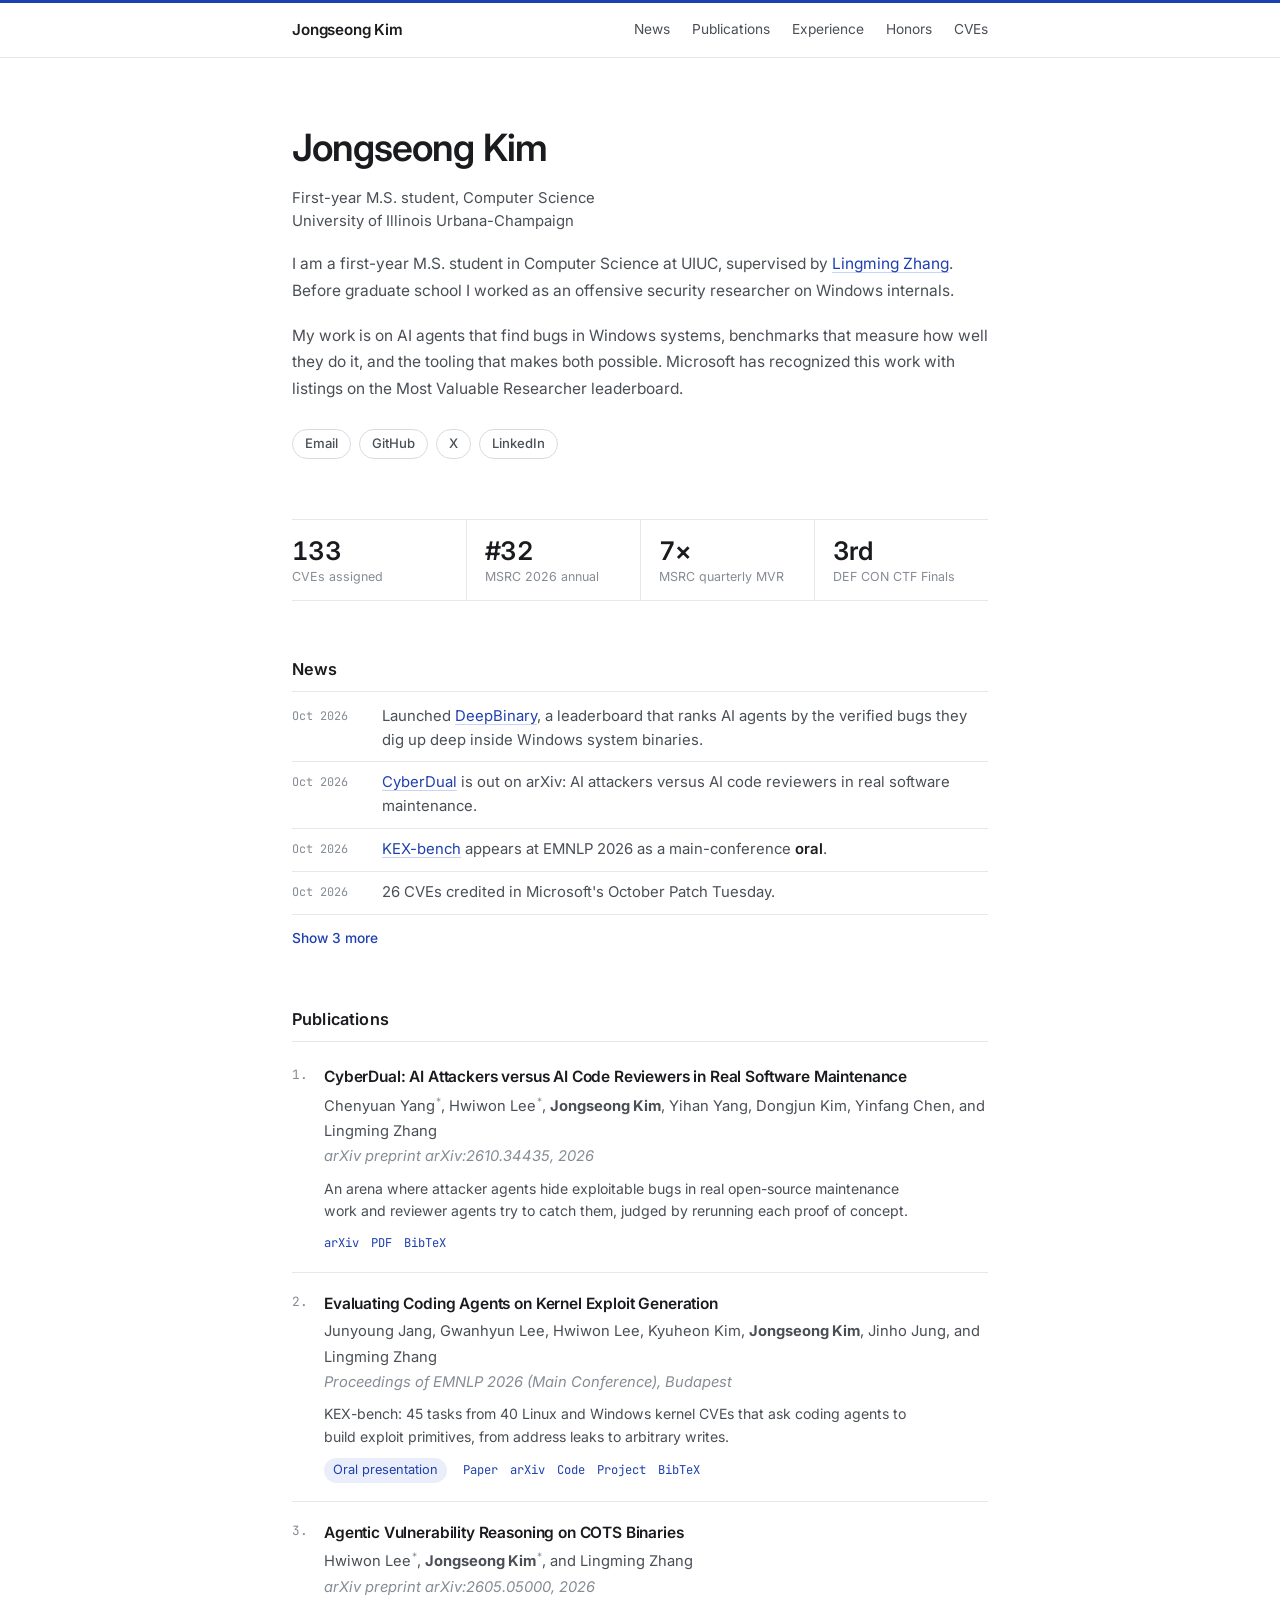
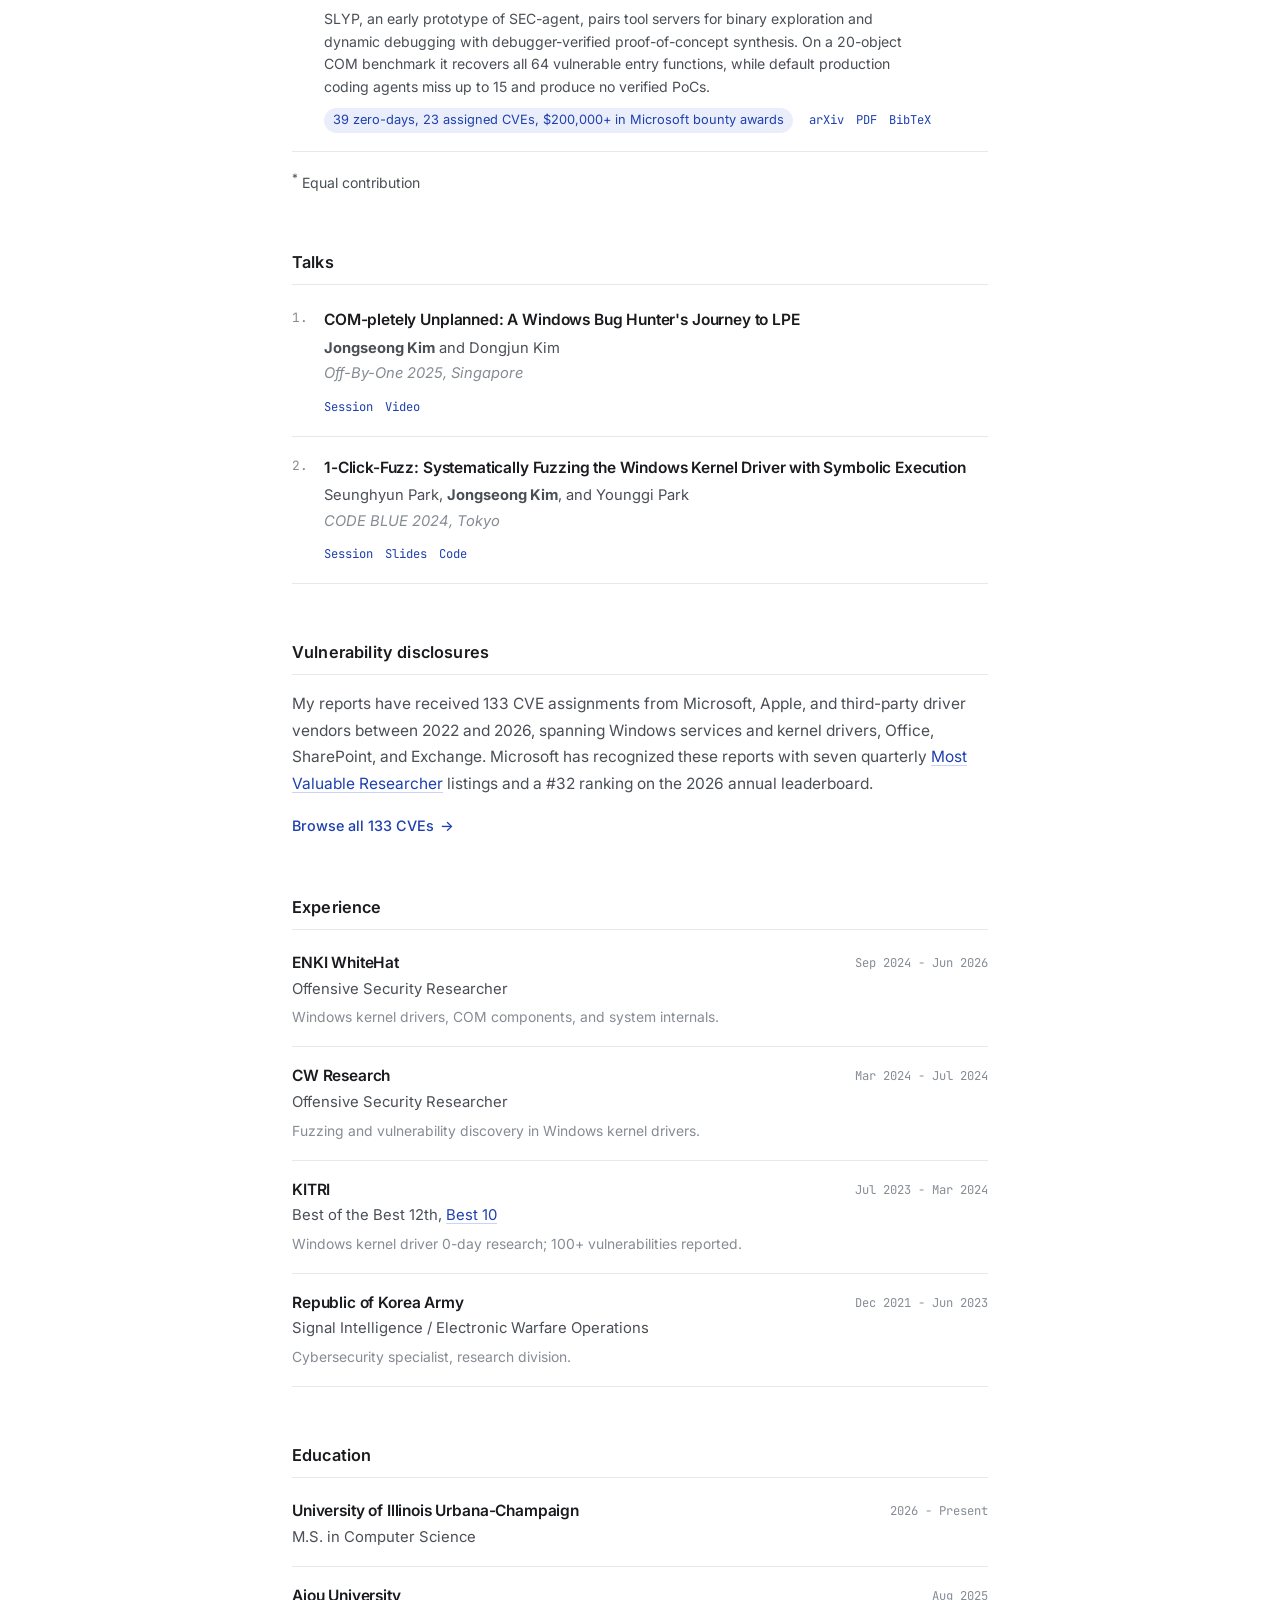
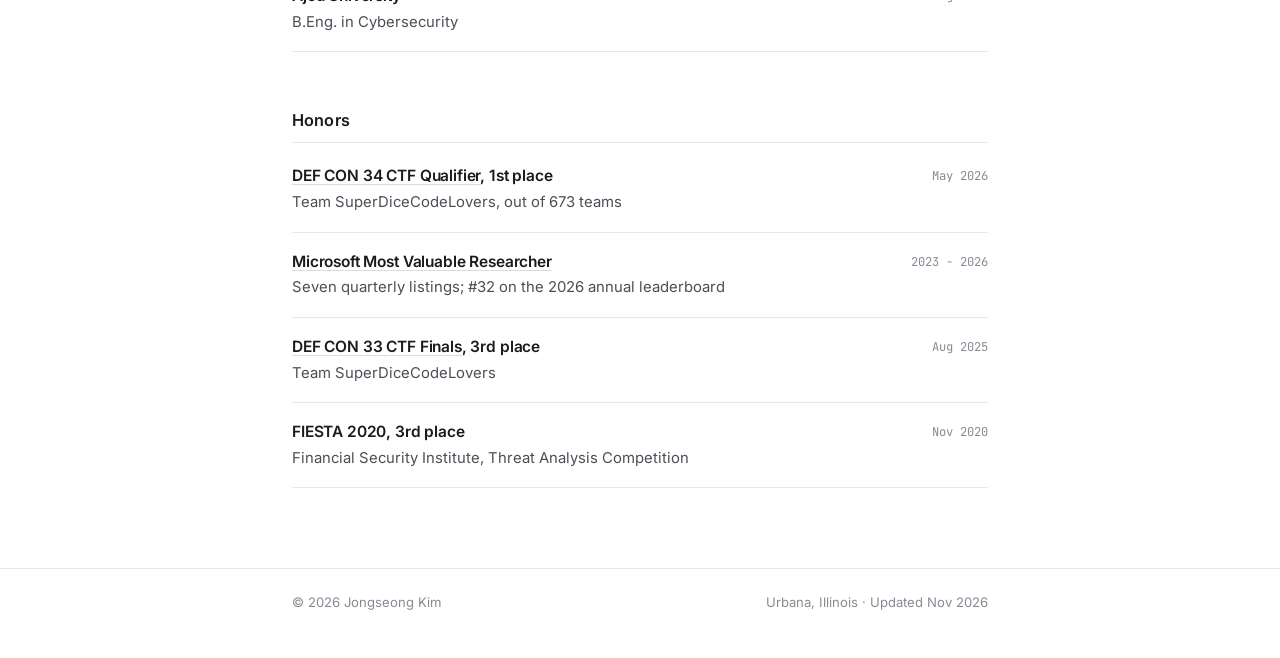
==== commit ef568682: "Use the Illinois Block I icon; add DeepBinary to News Swap the JK monogram for the official icons fr" ====
--- a/index.html
+++ b/index.html
@@ -9,8 +9,8 @@
     <meta name="theme-color" content="#0f1012" media="(prefers-color-scheme: dark)">
     <meta name="color-scheme" content="light dark">
     <link rel="canonical" href="https://jongseong.kim/">
-    <link rel="icon" href="assets/favicon.svg" type="image/svg+xml">
-    <link rel="apple-touch-icon" href="assets/apple-touch-icon.png">
+    <link rel="icon" href="assets/favicon.ico?v=20261104" sizes="any">
+    <link rel="apple-touch-icon" href="assets/apple-touch-icon.png?v=20261104">
 
     <meta property="og:type" content="profile">
     <meta property="og:title" content="Jongseong Kim">
@@ -141,6 +141,13 @@
                 <li>
                     <time class="news__date" datetime="2026-10">Oct 2026</time>
                     <span>
+                        Launched <a href="https://deepbinary.so/" target="_blank" rel="noreferrer">DeepBinary</a>,
+                        a leaderboard that ranks AI agents by the verified bugs they dig up deep inside Windows system binaries.
+                    </span>
+                </li>
+                <li>
+                    <time class="news__date" datetime="2026-10">Oct 2026</time>
+                    <span>
                         <a href="https://arxiv.org/abs/2610.34435" target="_blank" rel="noreferrer">CyberDual</a>
                         is out on arXiv: AI attackers versus AI code reviewers in real software maintenance.
                     </span>
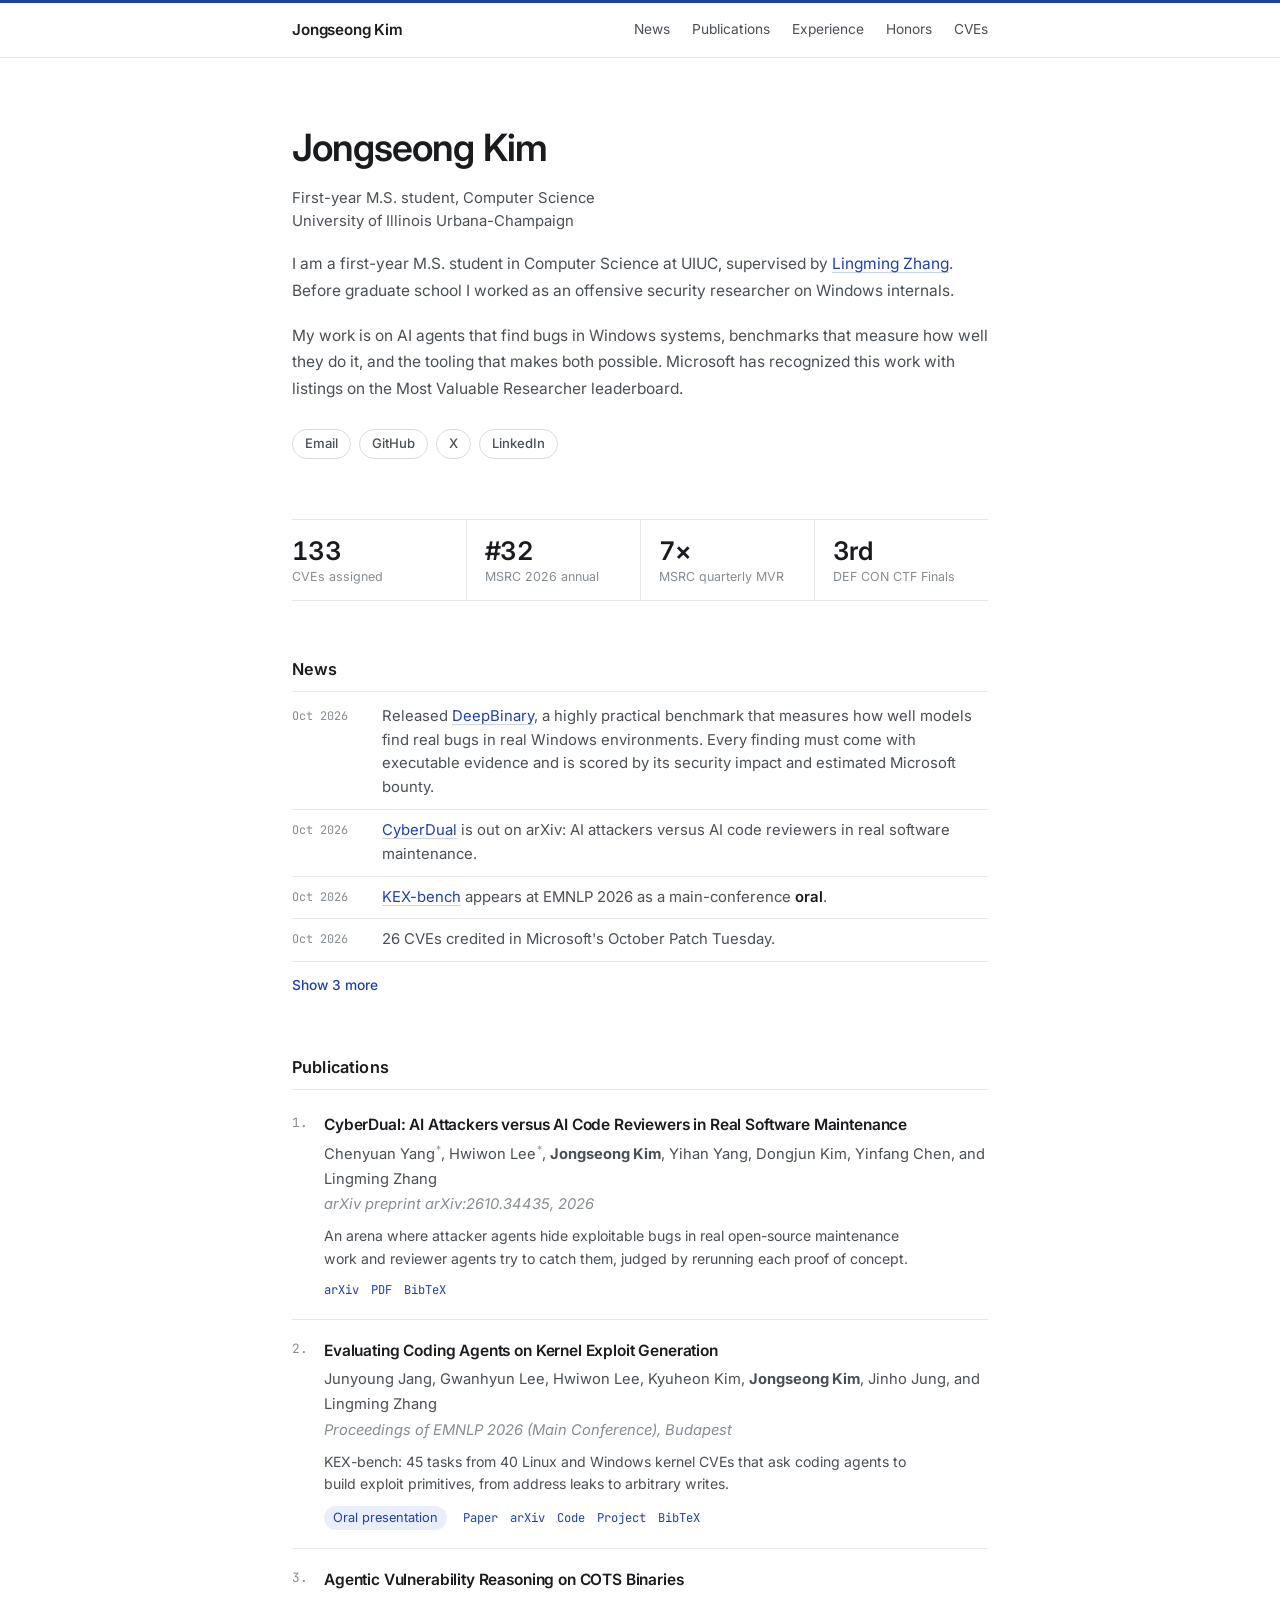
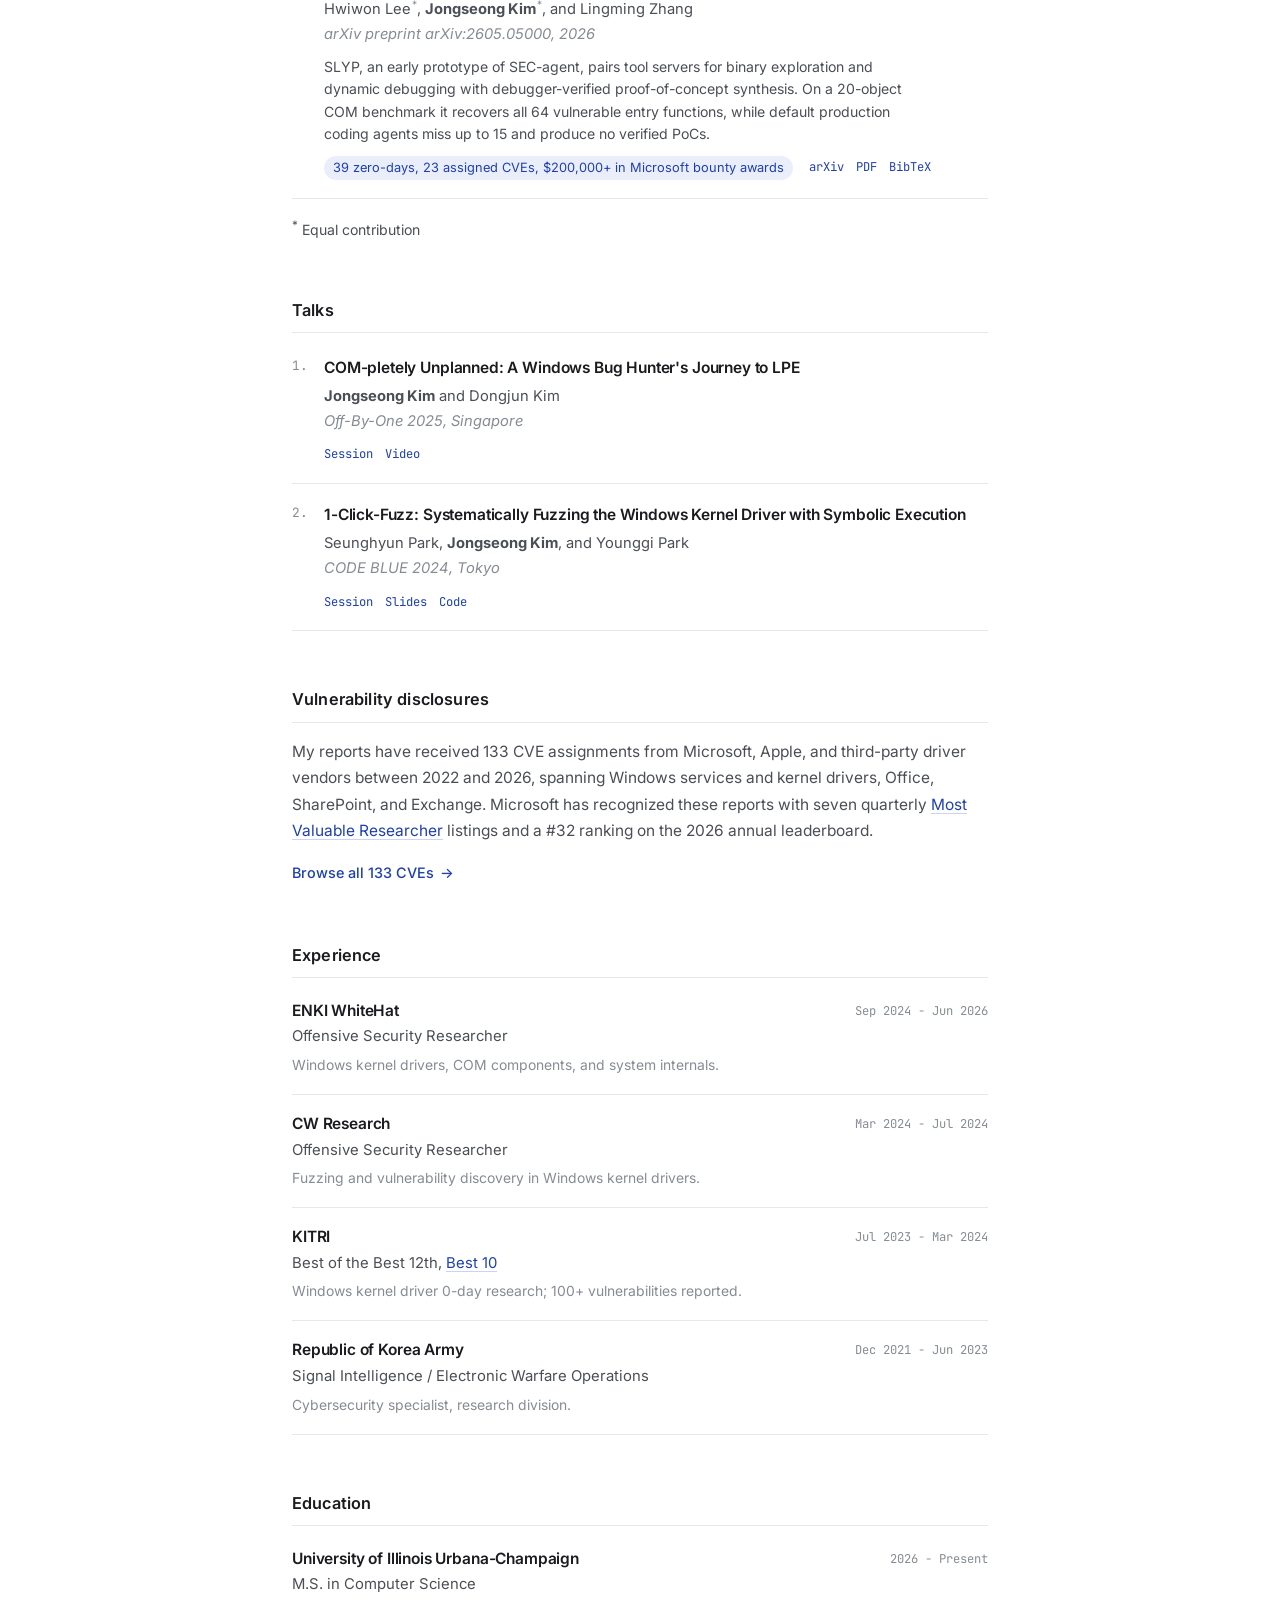
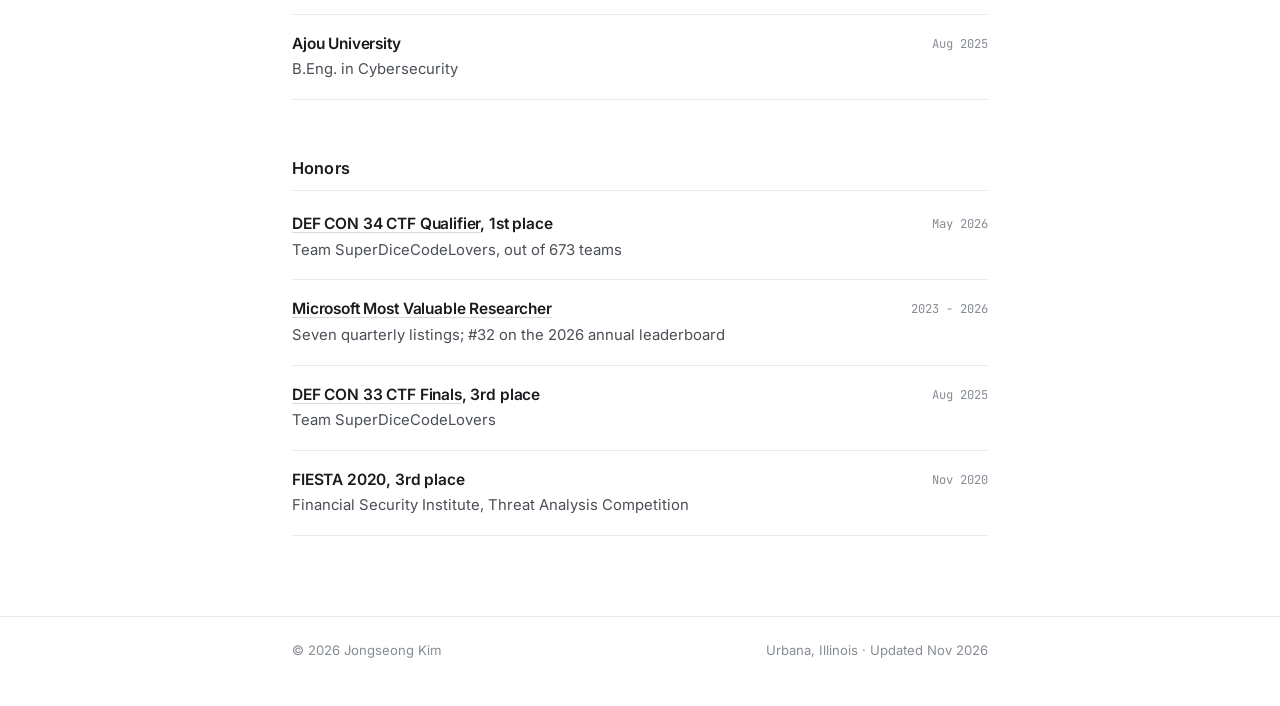
==== commit e29b3aef: "Reword the DeepBinary news item Co-Authored-By: Claude Opus 5.5 <noreply@anthropic.com>" ====
--- a/index.html
+++ b/index.html
@@ -141,8 +141,10 @@
                 <li>
                     <time class="news__date" datetime="2026-10">Oct 2026</time>
                     <span>
-                        Launched <a href="https://deepbinary.so/" target="_blank" rel="noreferrer">DeepBinary</a>,
-                        a leaderboard that ranks AI agents by the verified bugs they dig up deep inside Windows system binaries.
+                        Released <a href="https://deepbinary.so/" target="_blank" rel="noreferrer">DeepBinary</a>,
+                        a highly practical benchmark that measures how well models find real bugs in real Windows
+                        environments. Every finding must come with executable evidence and is scored by its security
+                        impact and estimated Microsoft bounty.
                     </span>
                 </li>
                 <li>
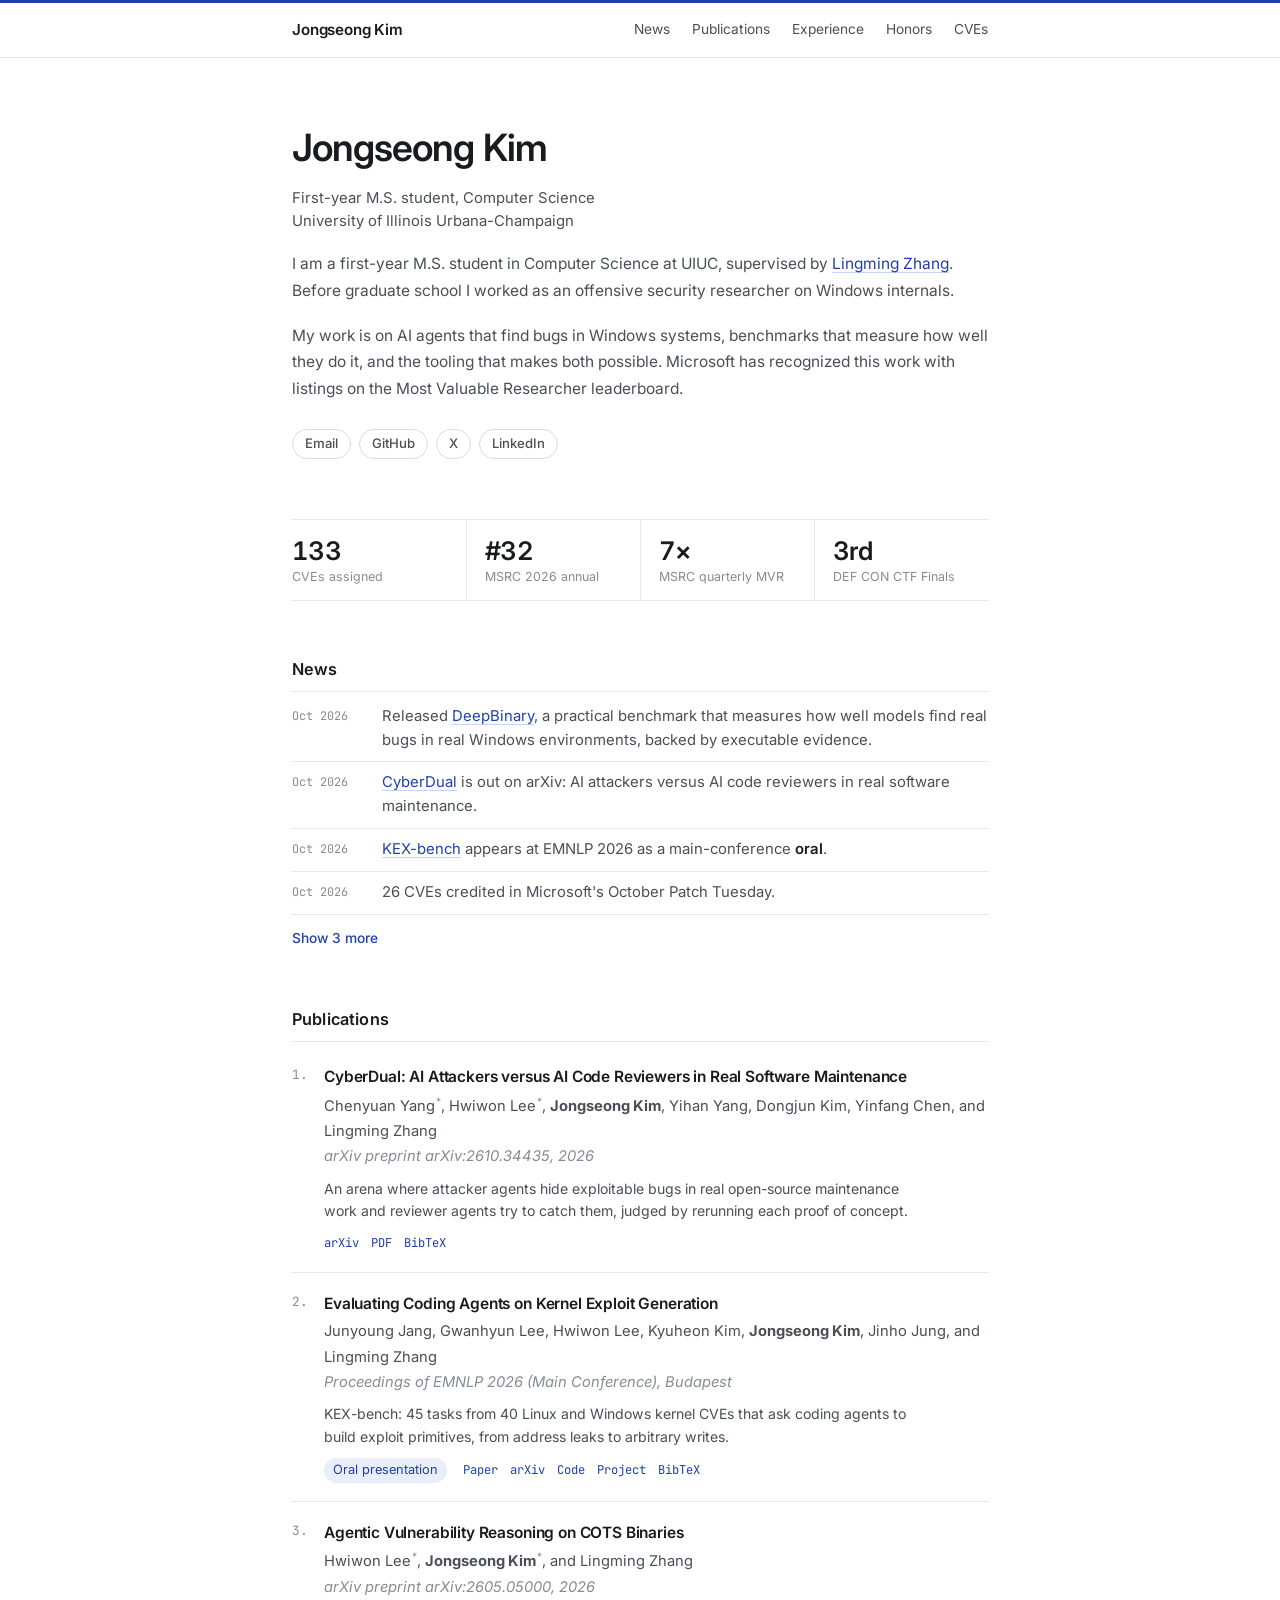
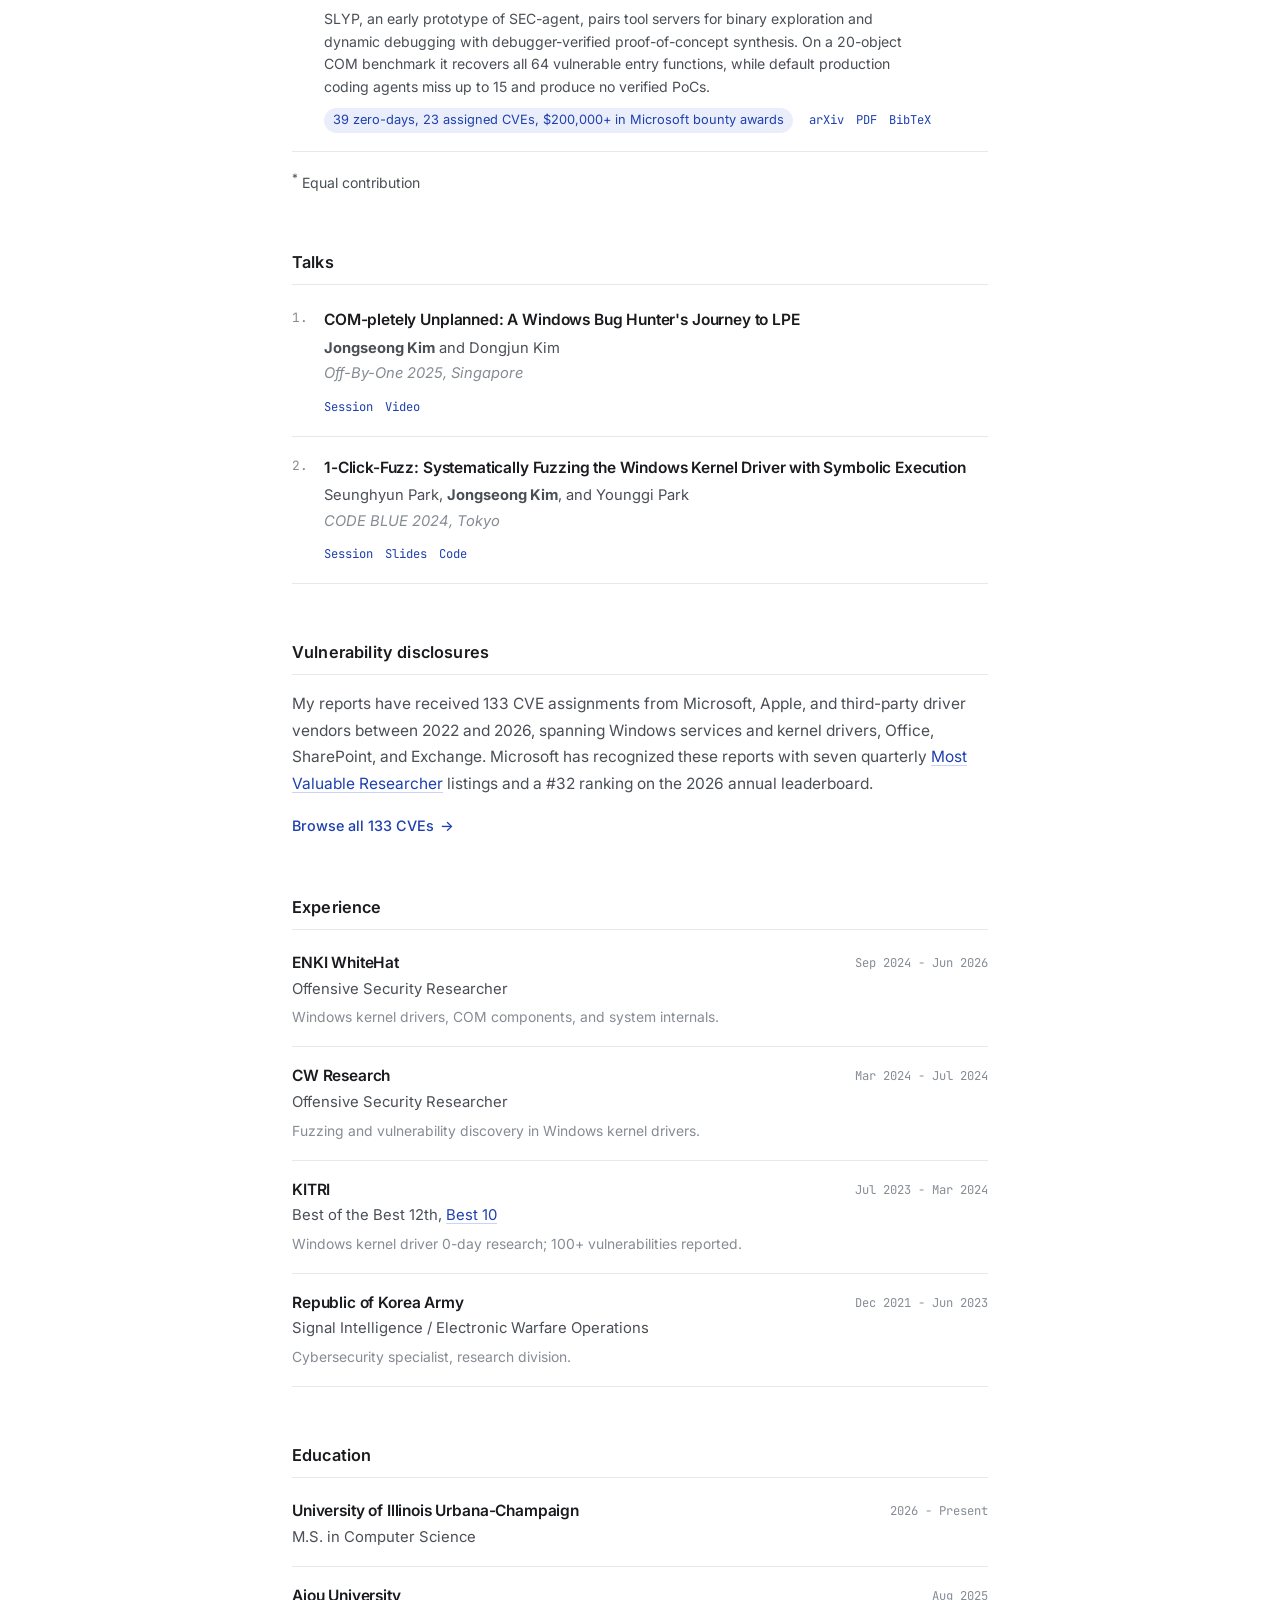
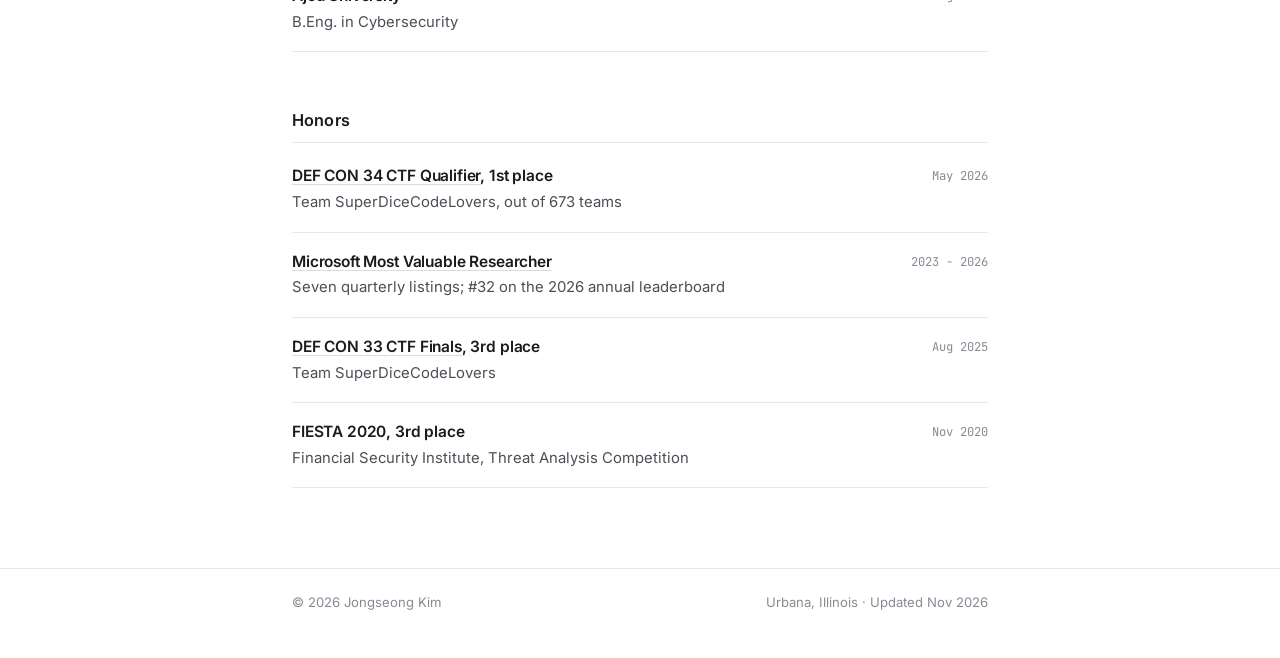
==== commit 14d6debc: "Shorten the DeepBinary news item to two lines Co-Authored-By: Claude Opus 5.5 <noreply@anthropic.com" ====
--- a/index.html
+++ b/index.html
@@ -142,9 +142,8 @@
                     <time class="news__date" datetime="2026-10">Oct 2026</time>
                     <span>
                         Released <a href="https://deepbinary.so/" target="_blank" rel="noreferrer">DeepBinary</a>,
-                        a highly practical benchmark that measures how well models find real bugs in real Windows
-                        environments. Every finding must come with executable evidence and is scored by its security
-                        impact and estimated Microsoft bounty.
+                        a practical benchmark that measures how well models find real bugs in real Windows
+                        environments, backed by executable evidence.
                     </span>
                 </li>
                 <li>
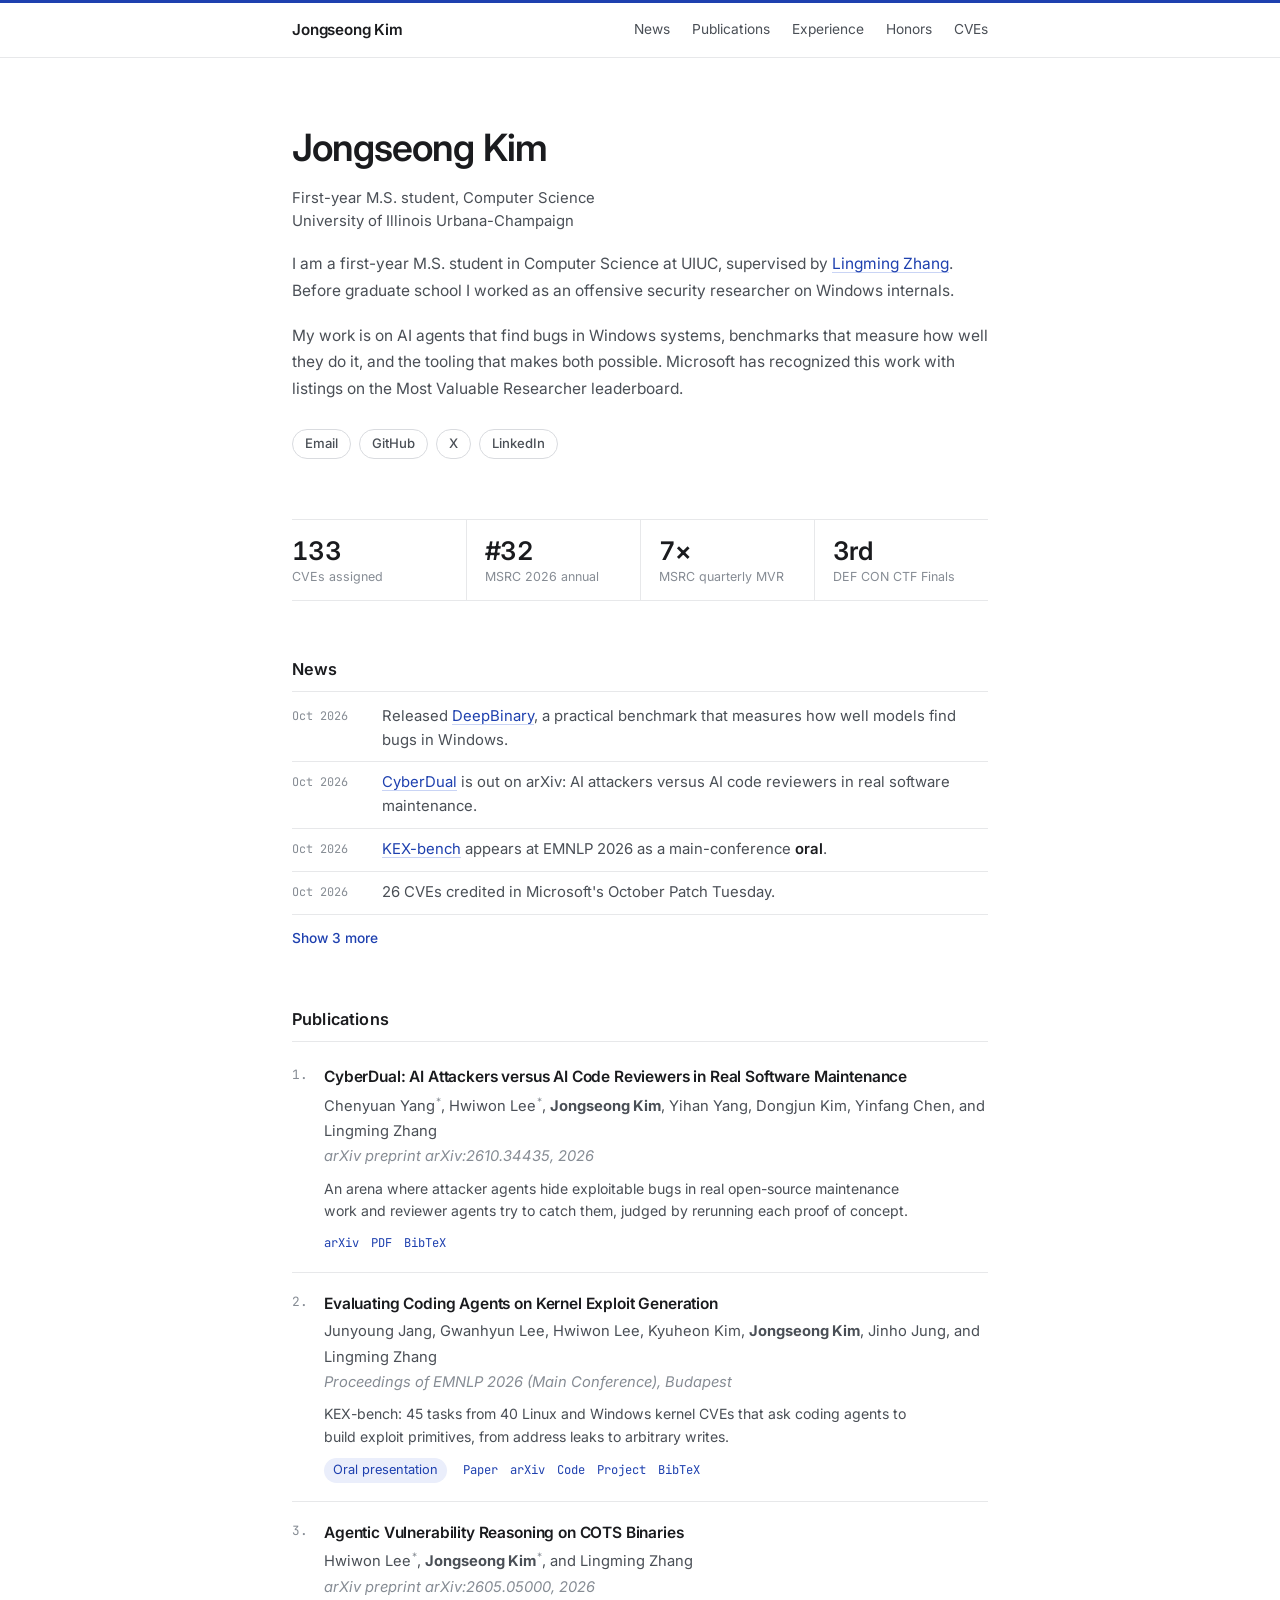
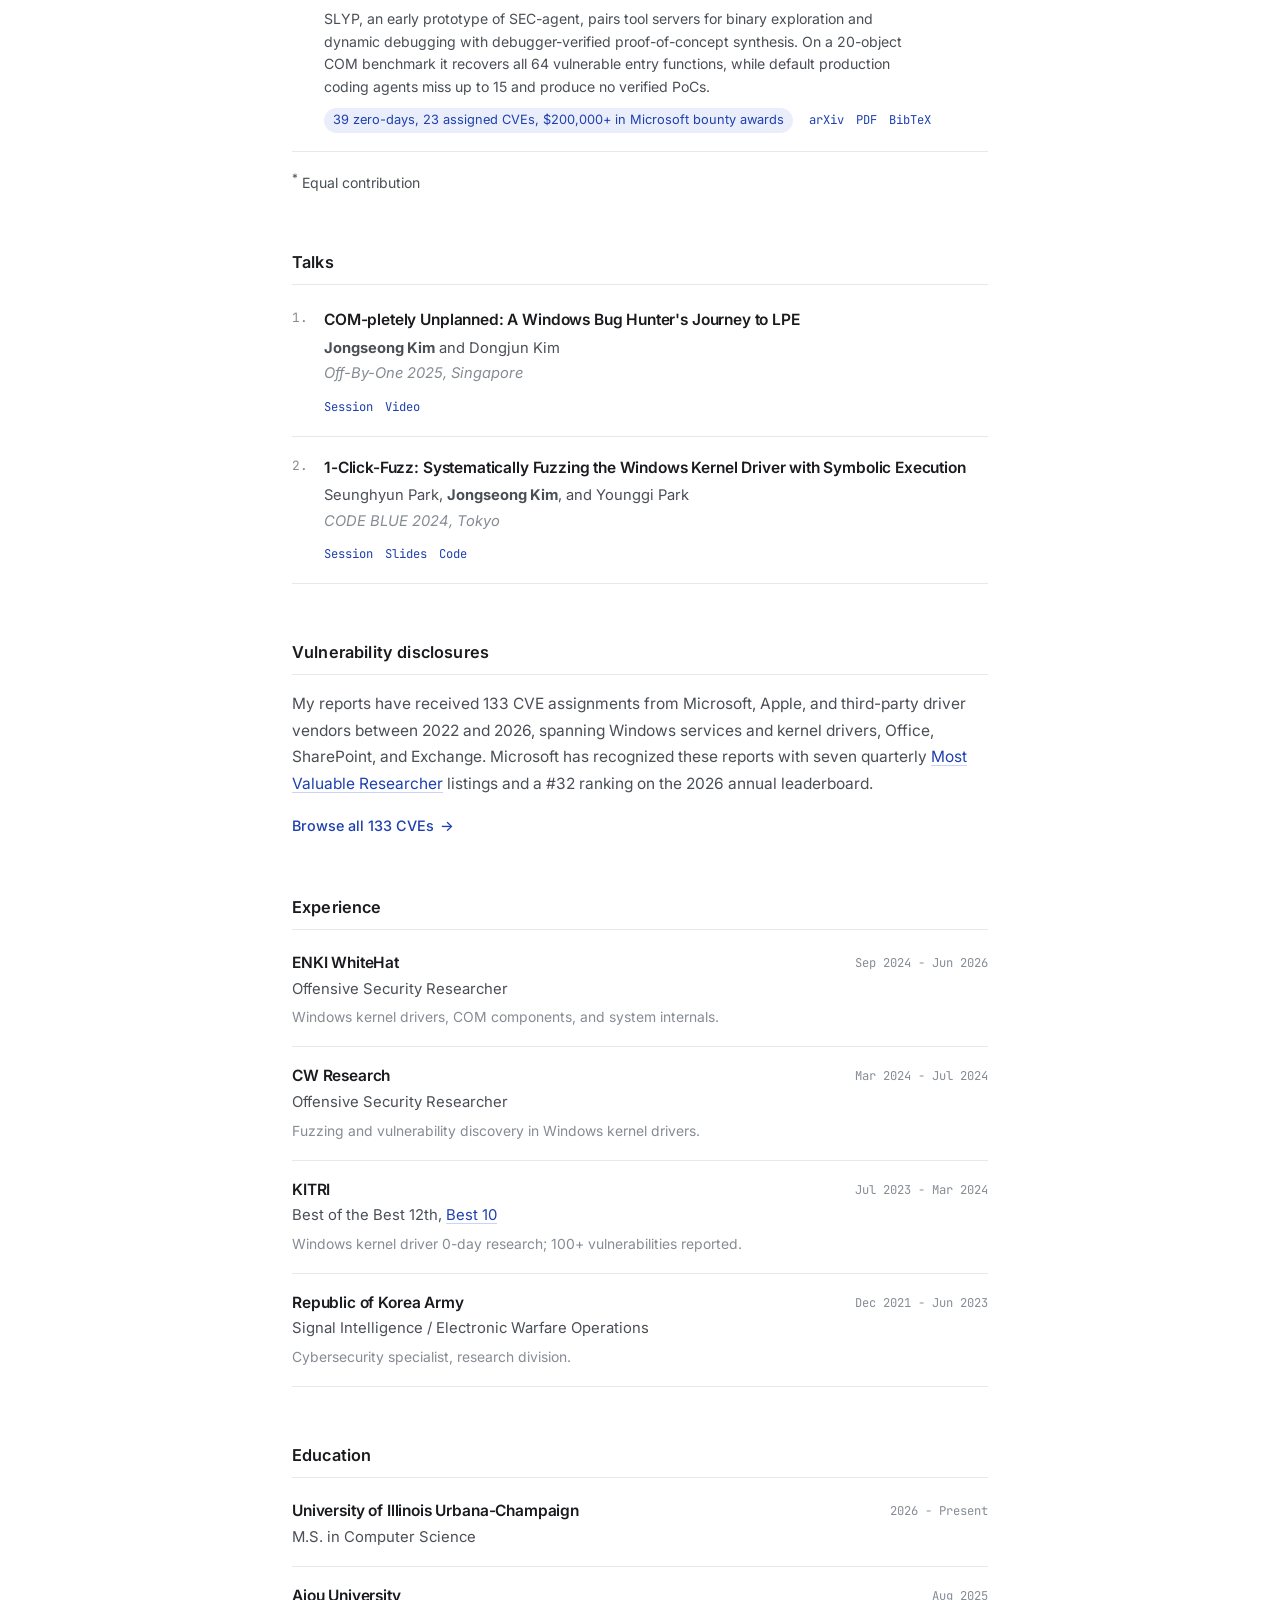
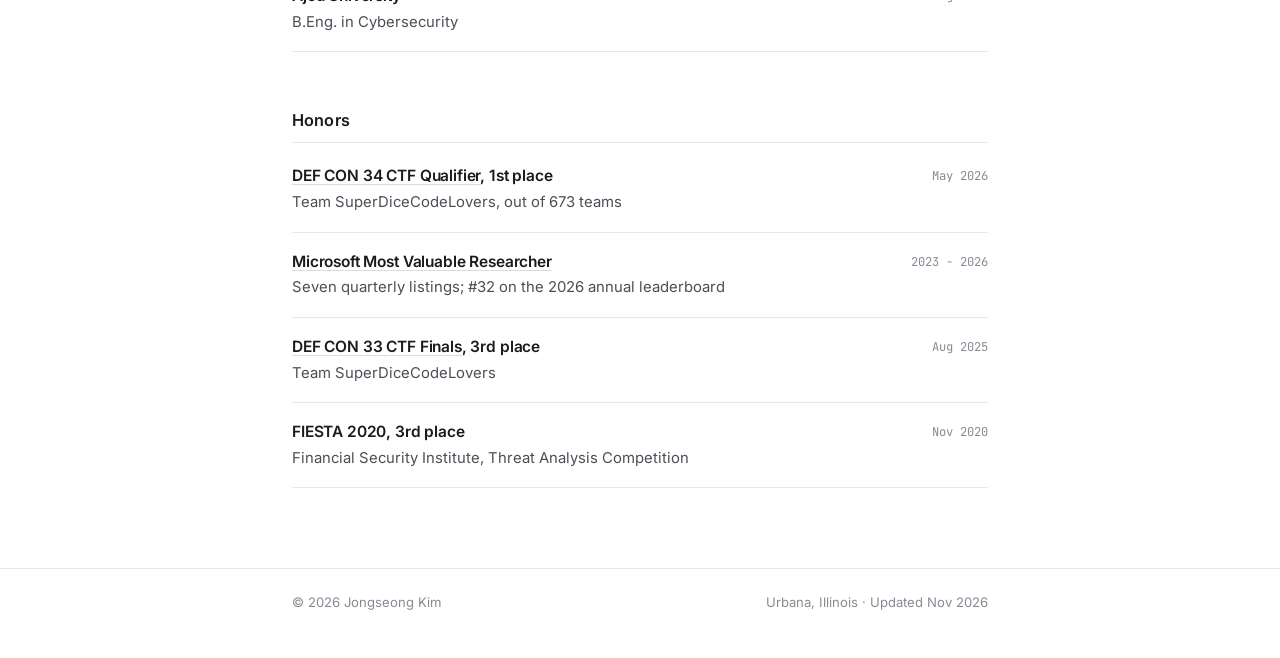
==== commit 1e72889b: "Trim the DeepBinary news item Co-Authored-By: Claude Opus 5.5 <noreply@anthropic.com>" ====
--- a/index.html
+++ b/index.html
@@ -142,8 +142,7 @@
                     <time class="news__date" datetime="2026-10">Oct 2026</time>
                     <span>
                         Released <a href="https://deepbinary.so/" target="_blank" rel="noreferrer">DeepBinary</a>,
-                        a practical benchmark that measures how well models find real bugs in real Windows
-                        environments, backed by executable evidence.
+                        a practical benchmark that measures how well models find bugs in Windows.
                     </span>
                 </li>
                 <li>
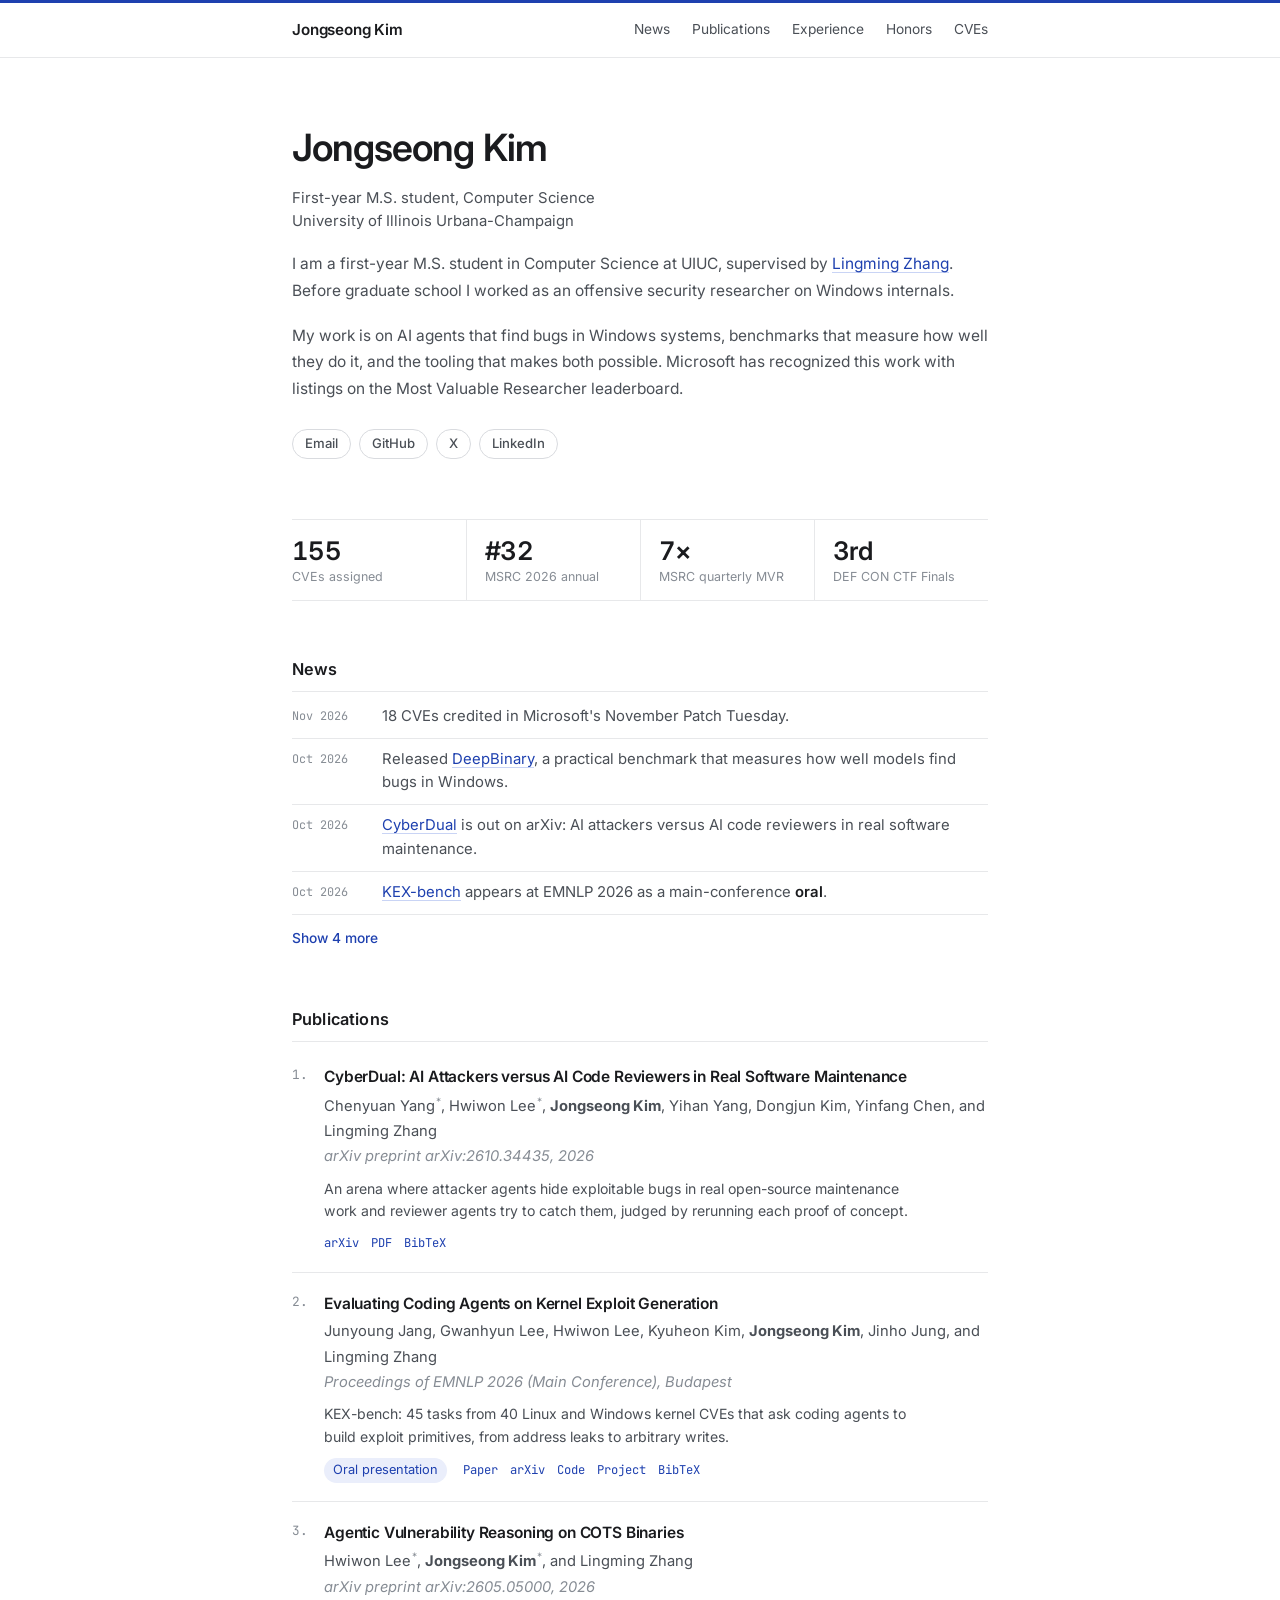
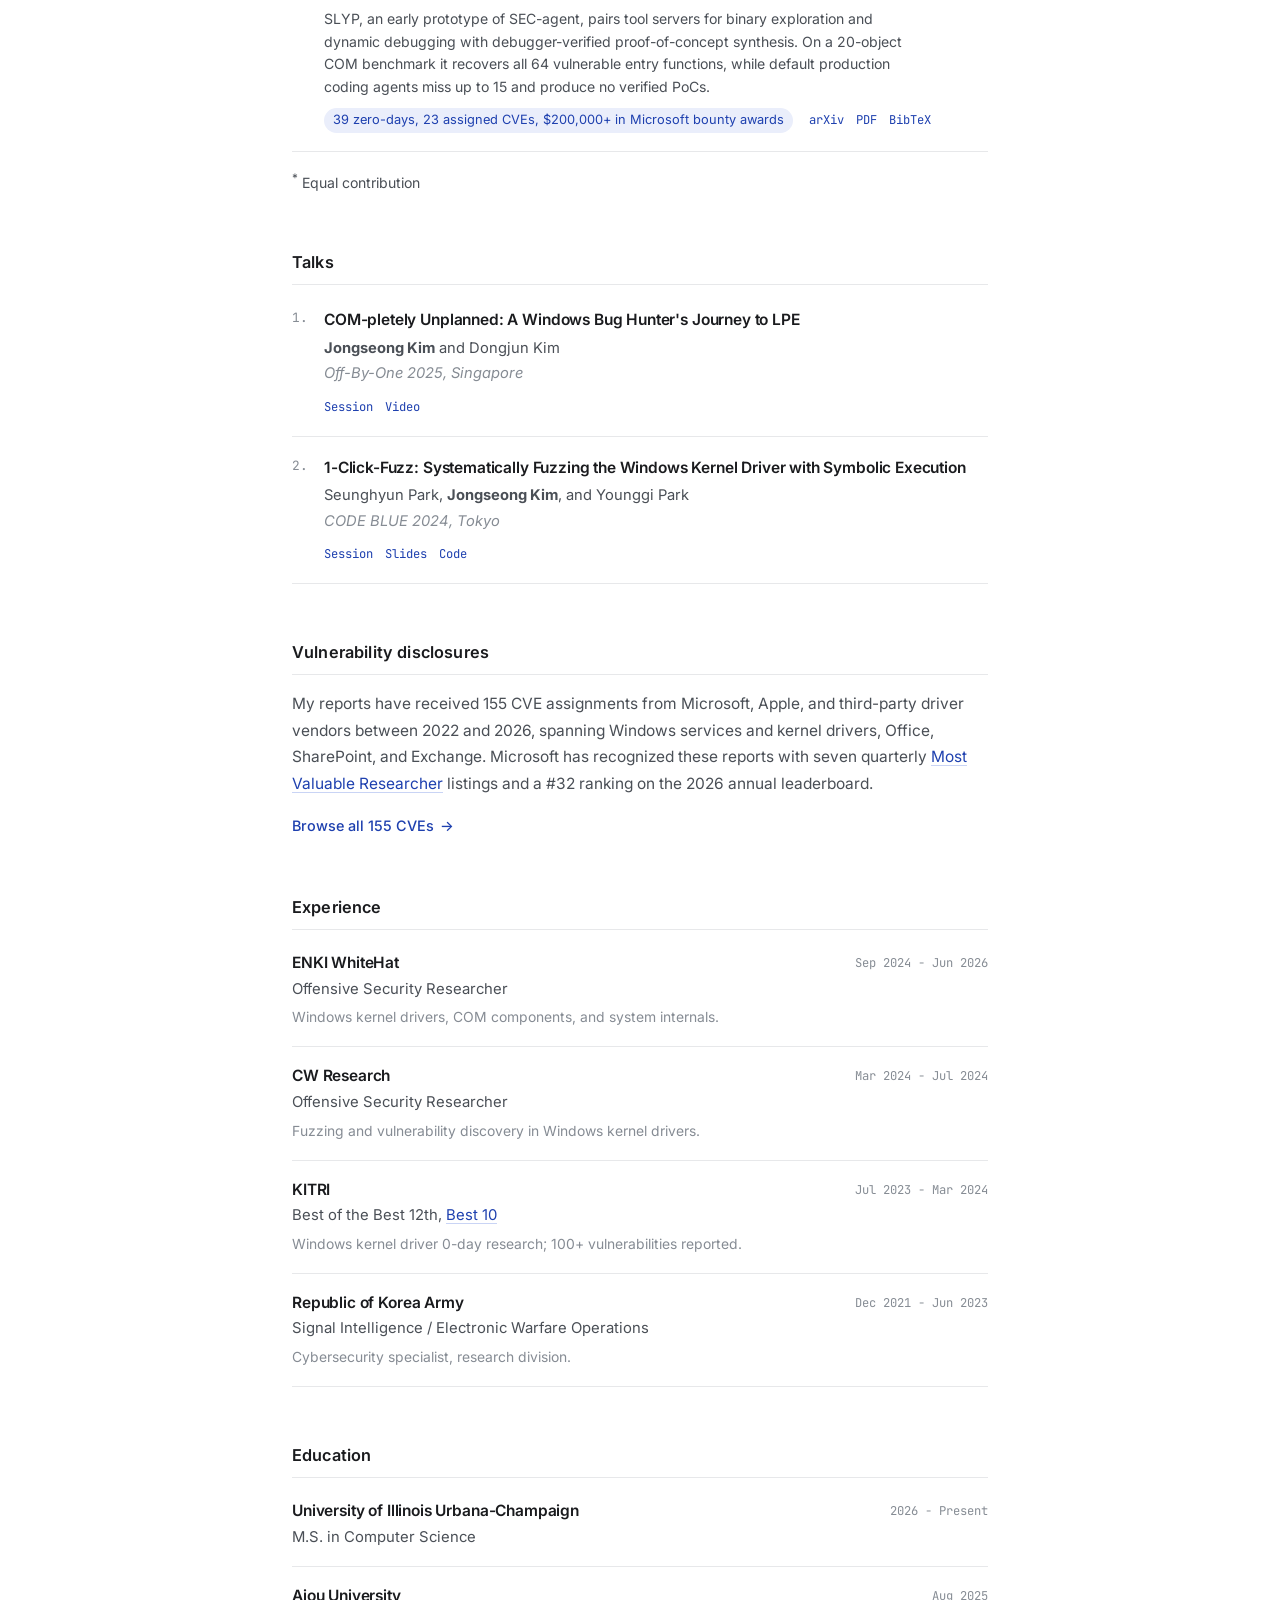
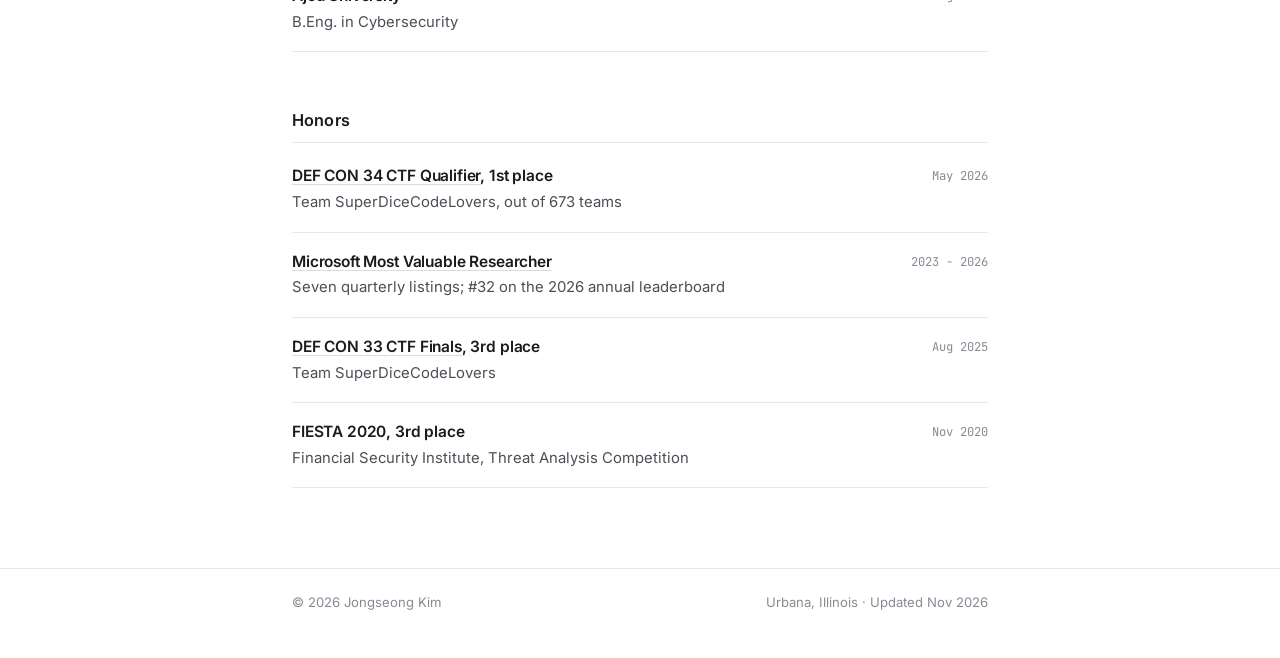
==== commit b2a2db86: "Add 22 CVEs from the October and November Patch Tuesdays November credits 18 CVEs. Microsoft also ad" ====
--- a/index.html
+++ b/index.html
@@ -119,7 +119,7 @@
         <dl class="stats">
             <div class="stat">
                 <dt>CVEs assigned</dt>
-                <dd><a href="pages/more-cves.html"><span data-cve-count="total">133</span></a></dd>
+                <dd><a href="pages/more-cves.html"><span data-cve-count="total">155</span></a></dd>
             </div>
             <div class="stat">
                 <dt>MSRC 2026 annual</dt>
@@ -138,6 +138,10 @@
         <section class="section" id="news">
             <h2>News</h2>
             <ul class="news" id="news-list">
+                <li>
+                    <time class="news__date" datetime="2026-11">Nov 2026</time>
+                    <span>18 CVEs credited in Microsoft's November Patch Tuesday.</span>
+                </li>
                 <li>
                     <time class="news__date" datetime="2026-10">Oct 2026</time>
                     <span>
@@ -161,7 +165,7 @@
                 </li>
                 <li>
                     <time class="news__date" datetime="2026-10">Oct 2026</time>
-                    <span>26 CVEs credited in Microsoft's October Patch Tuesday.</span>
+                    <span>30 CVEs credited in Microsoft's October Patch Tuesday.</span>
                 </li>
                 <li>
                     <time class="news__date" datetime="2026-08">Aug 2026</time>
@@ -322,13 +326,13 @@
         <section class="section" id="disclosures">
             <h2>Vulnerability disclosures</h2>
             <p>
-                My reports have received <span data-cve-count="total">133</span> CVE assignments from Microsoft, Apple,
+                My reports have received <span data-cve-count="total">155</span> CVE assignments from Microsoft, Apple,
                 and third-party driver vendors between 2022 and 2026, spanning Windows services and kernel drivers,
                 Office, SharePoint, and Exchange. Microsoft has recognized these reports with seven quarterly
                 <a href="https://msrc.microsoft.com/leaderboard" target="_blank" rel="noreferrer">Most Valuable Researcher</a>
                 listings and a #32 ranking on the 2026 annual leaderboard.
             </p>
-            <a class="more-link" href="pages/more-cves.html"><span>Browse all <span data-cve-count="total">133</span> CVEs</span> <span class="more-link__arrow" aria-hidden="true">&rarr;</span></a>
+            <a class="more-link" href="pages/more-cves.html"><span>Browse all <span data-cve-count="total">155</span> CVEs</span> <span class="more-link__arrow" aria-hidden="true">&rarr;</span></a>
         </section>
 
         <section class="section" id="experience">
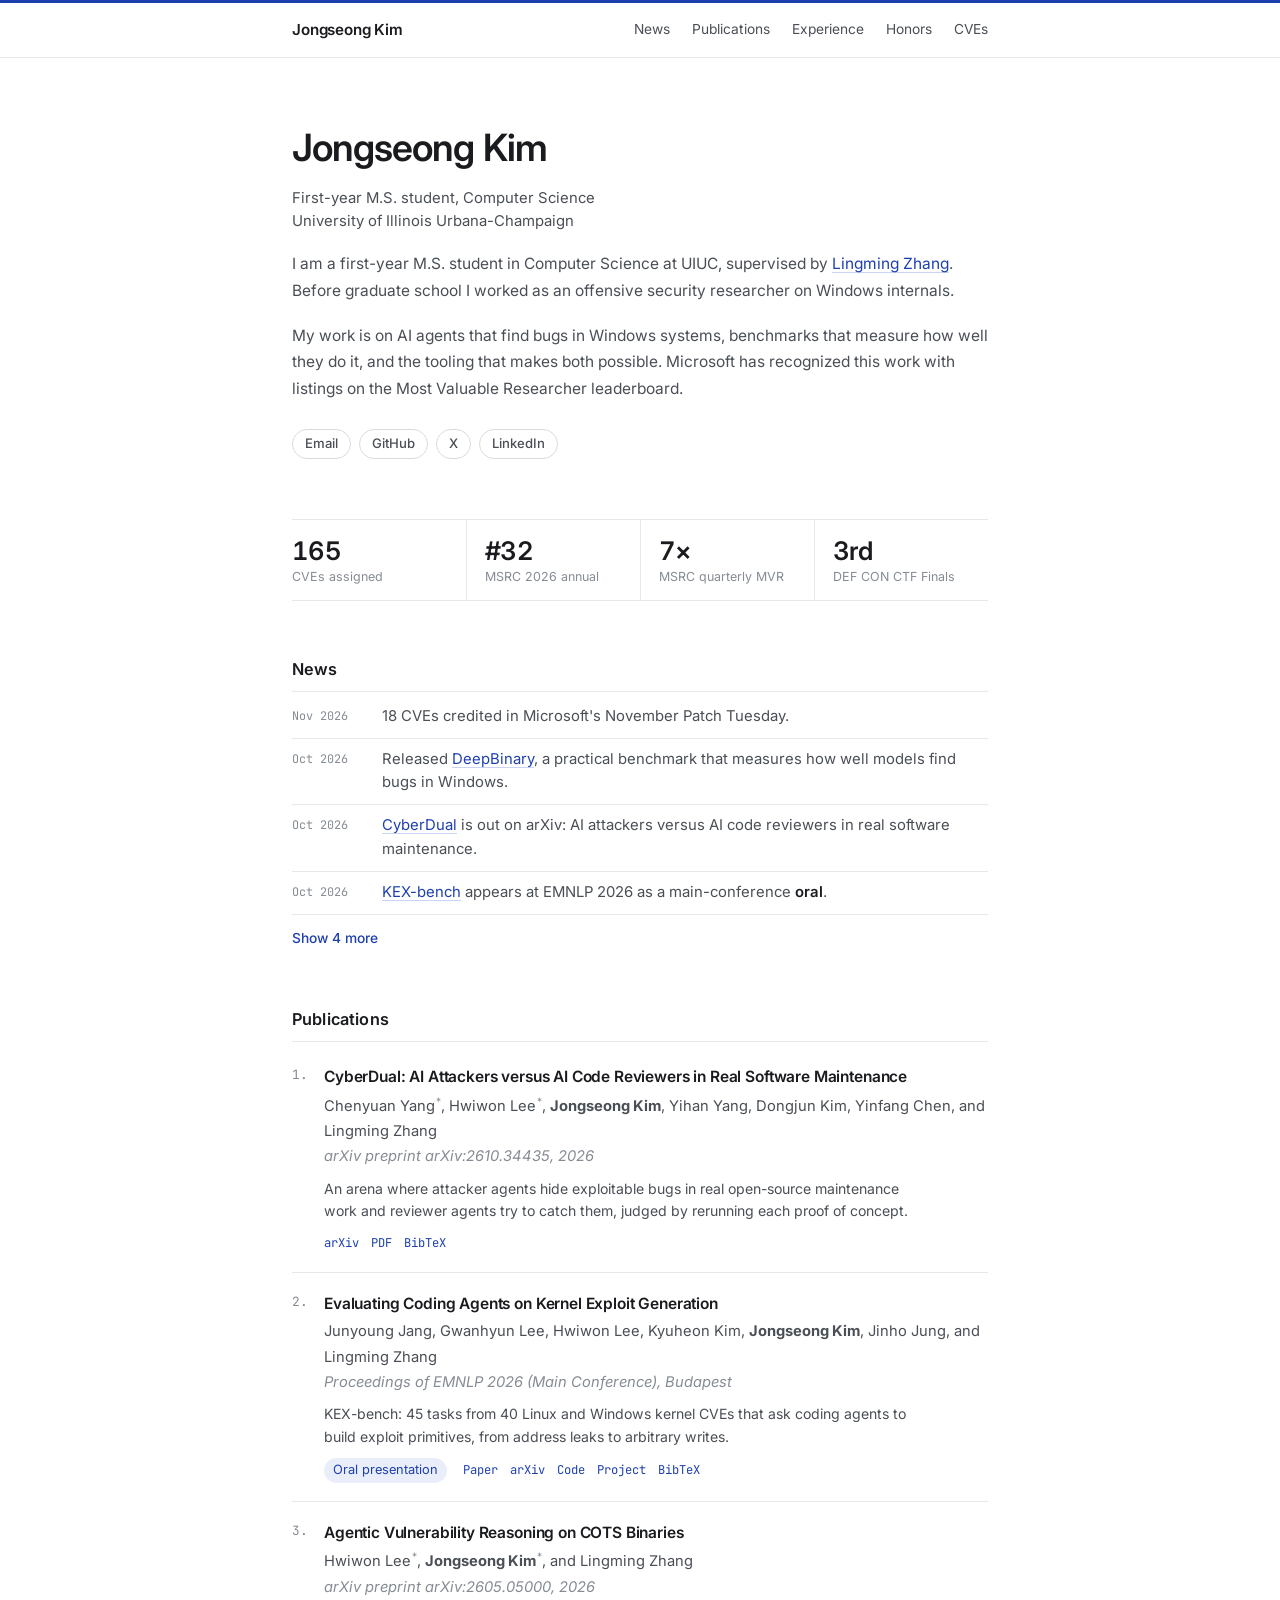
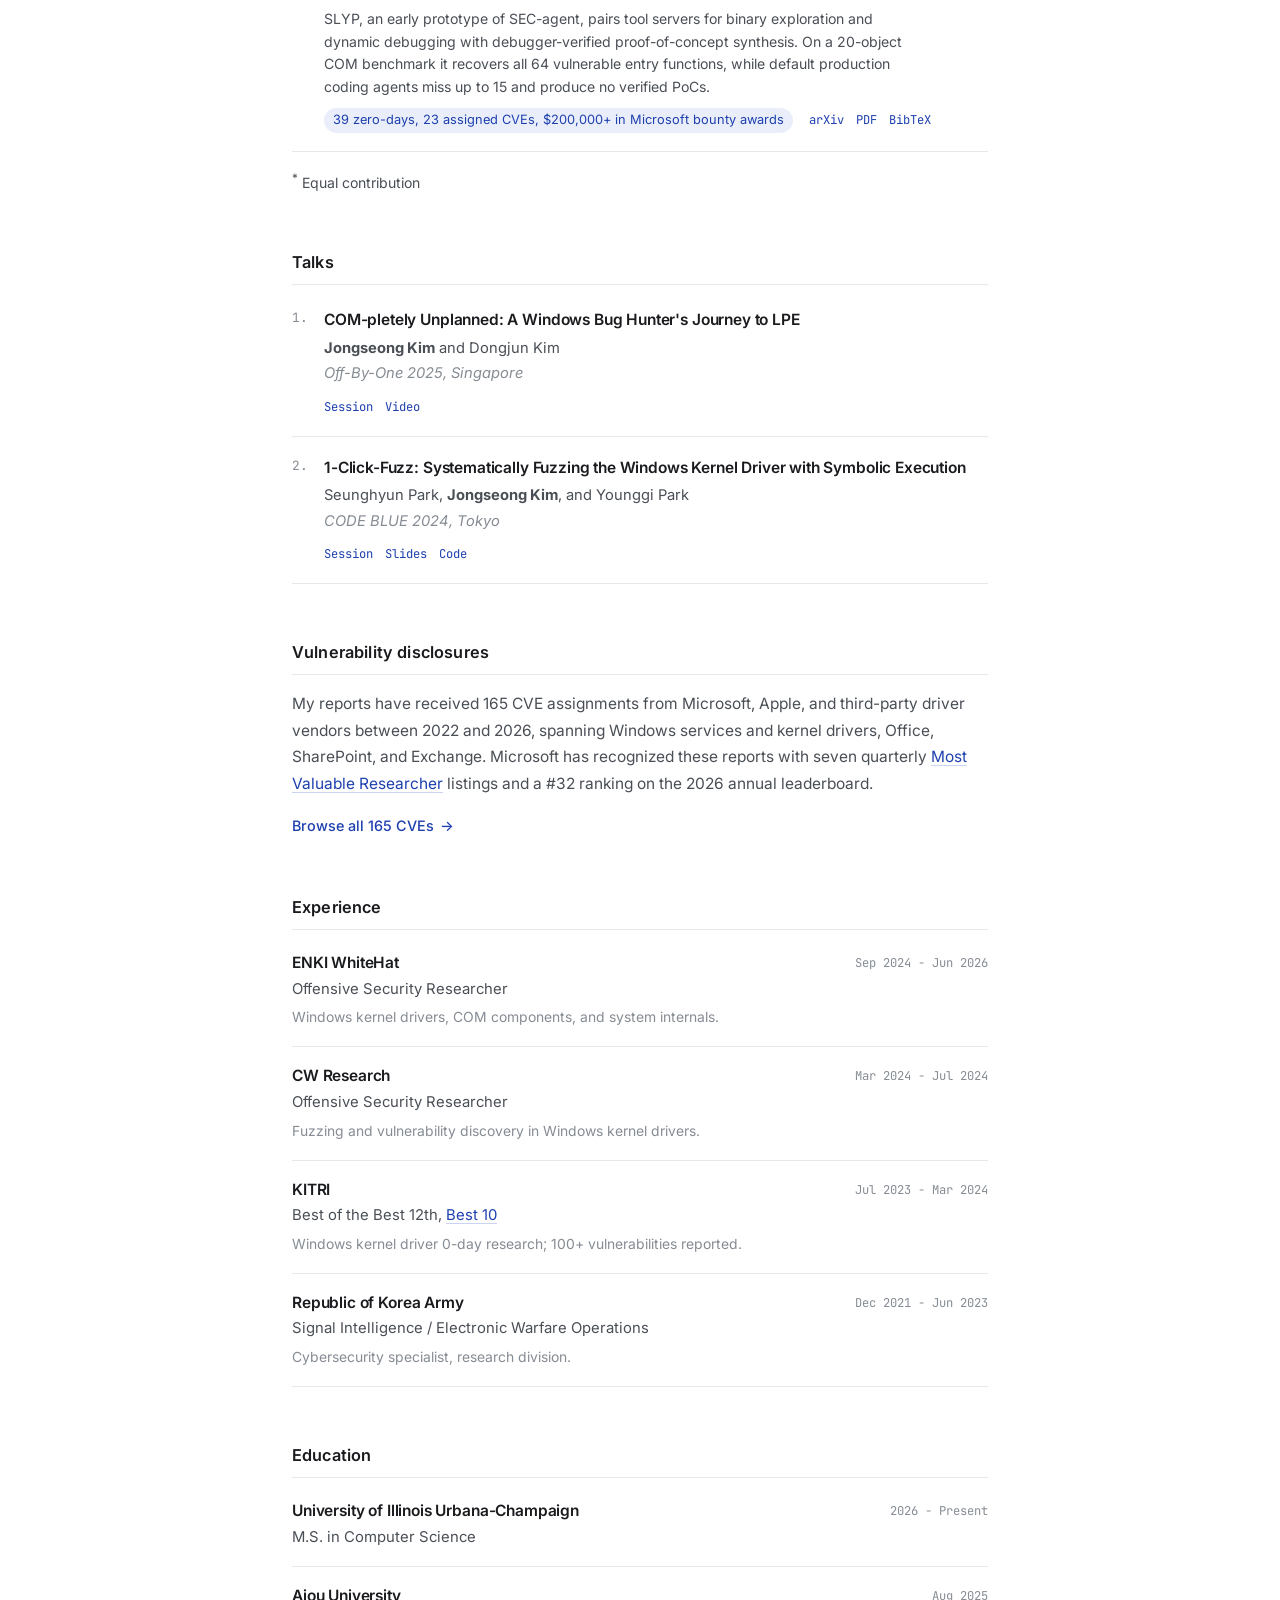
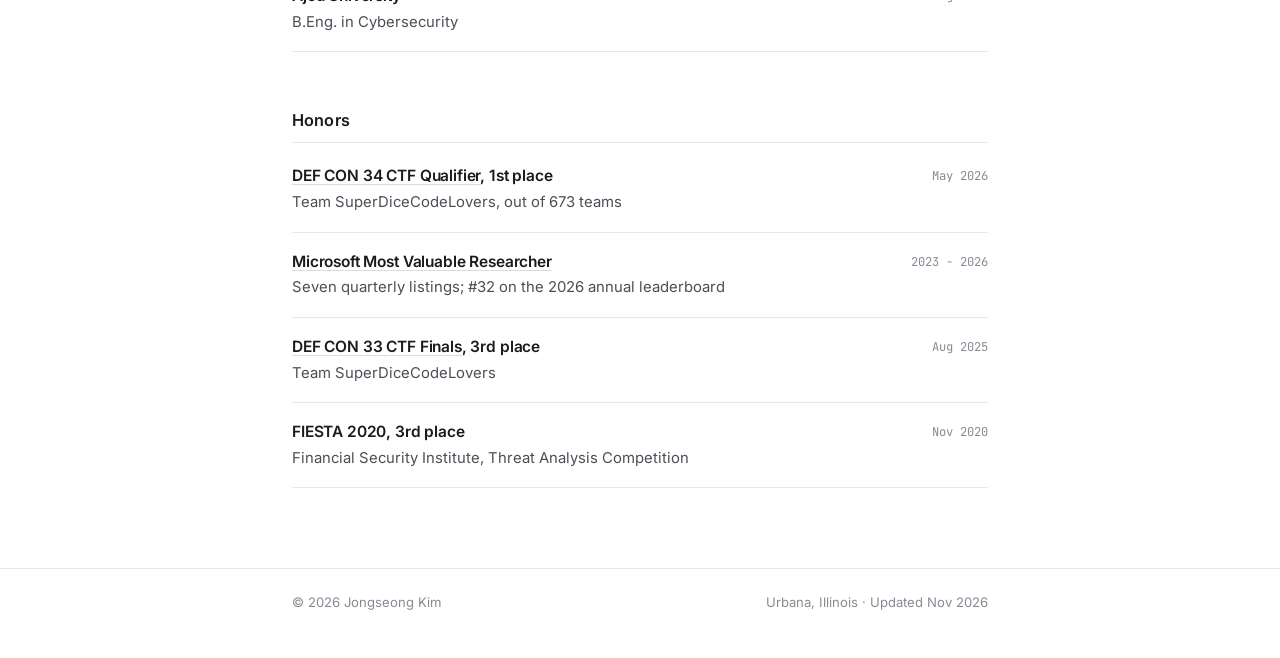
==== commit 83a104aa: "Add 10 CVEs credited after the August and September releases MSRC added these acknowledgments weeks " ====
--- a/index.html
+++ b/index.html
@@ -119,7 +119,7 @@
         <dl class="stats">
             <div class="stat">
                 <dt>CVEs assigned</dt>
-                <dd><a href="pages/more-cves.html"><span data-cve-count="total">155</span></a></dd>
+                <dd><a href="pages/more-cves.html"><span data-cve-count="total">165</span></a></dd>
             </div>
             <div class="stat">
                 <dt>MSRC 2026 annual</dt>
@@ -326,13 +326,13 @@
         <section class="section" id="disclosures">
             <h2>Vulnerability disclosures</h2>
             <p>
-                My reports have received <span data-cve-count="total">155</span> CVE assignments from Microsoft, Apple,
+                My reports have received <span data-cve-count="total">165</span> CVE assignments from Microsoft, Apple,
                 and third-party driver vendors between 2022 and 2026, spanning Windows services and kernel drivers,
                 Office, SharePoint, and Exchange. Microsoft has recognized these reports with seven quarterly
                 <a href="https://msrc.microsoft.com/leaderboard" target="_blank" rel="noreferrer">Most Valuable Researcher</a>
                 listings and a #32 ranking on the 2026 annual leaderboard.
             </p>
-            <a class="more-link" href="pages/more-cves.html"><span>Browse all <span data-cve-count="total">155</span> CVEs</span> <span class="more-link__arrow" aria-hidden="true">&rarr;</span></a>
+            <a class="more-link" href="pages/more-cves.html"><span>Browse all <span data-cve-count="total">165</span> CVEs</span> <span class="more-link__arrow" aria-hidden="true">&rarr;</span></a>
         </section>
 
         <section class="section" id="experience">
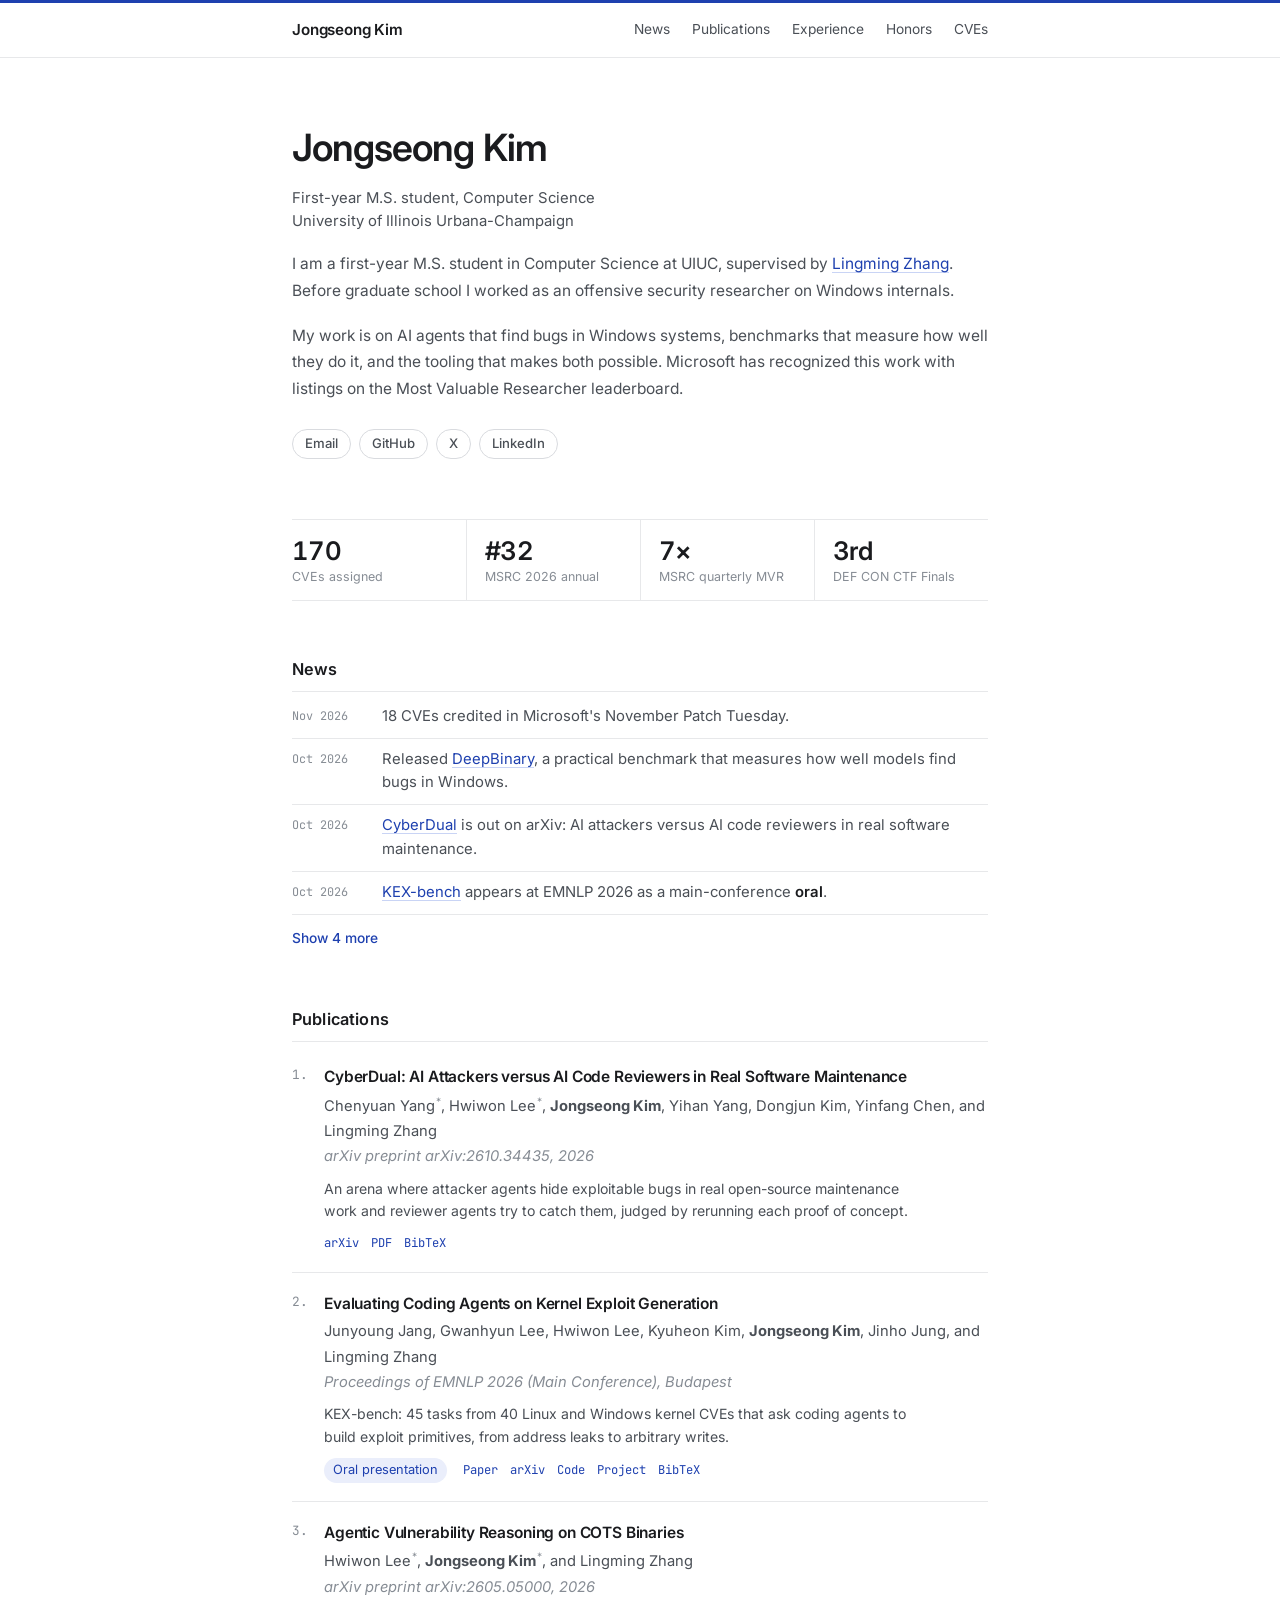
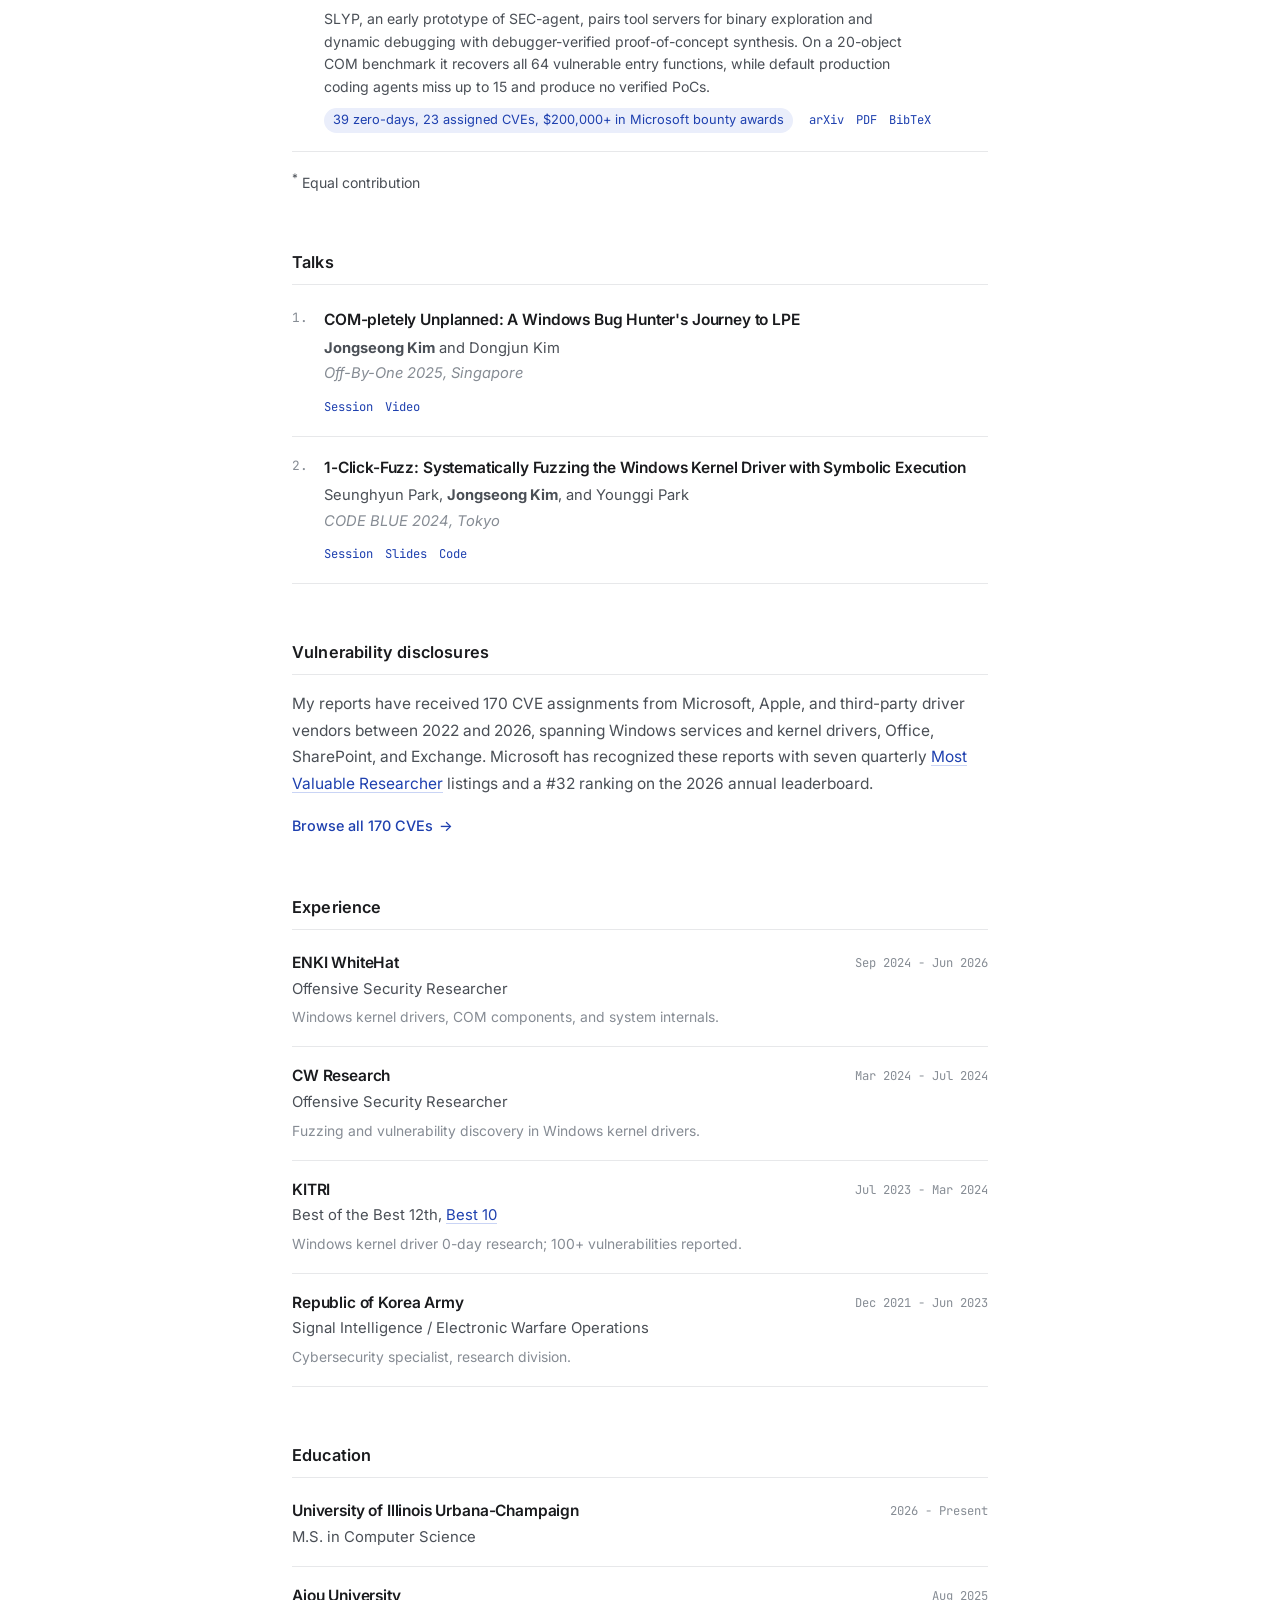
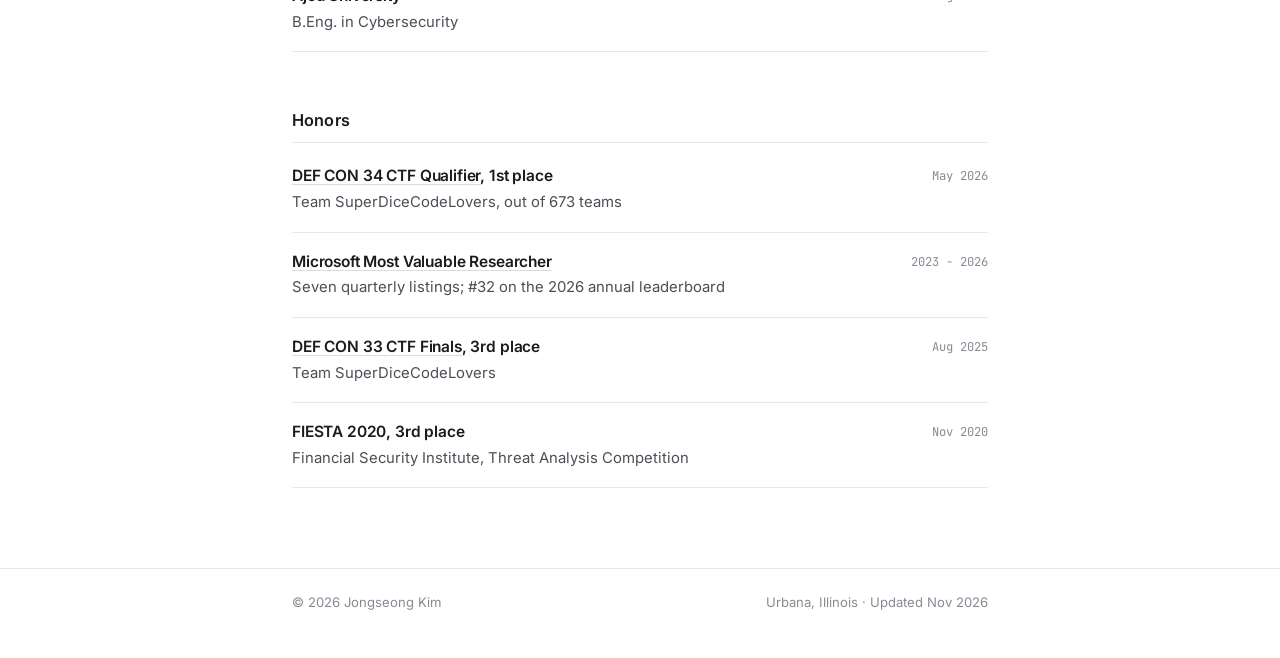
==== commit 78da5772: "Add five 2026 CVEs credited to Dongjun Kim and Hwiwon Lee These come from the same team work, so the" ====
--- a/index.html
+++ b/index.html
@@ -119,7 +119,7 @@
         <dl class="stats">
             <div class="stat">
                 <dt>CVEs assigned</dt>
-                <dd><a href="pages/more-cves.html"><span data-cve-count="total">165</span></a></dd>
+                <dd><a href="pages/more-cves.html"><span data-cve-count="total">170</span></a></dd>
             </div>
             <div class="stat">
                 <dt>MSRC 2026 annual</dt>
@@ -165,7 +165,7 @@
                 </li>
                 <li>
                     <time class="news__date" datetime="2026-10">Oct 2026</time>
-                    <span>30 CVEs credited in Microsoft's October Patch Tuesday.</span>
+                    <span>31 CVEs credited in Microsoft's October Patch Tuesday.</span>
                 </li>
                 <li>
                     <time class="news__date" datetime="2026-08">Aug 2026</time>
@@ -326,13 +326,13 @@
         <section class="section" id="disclosures">
             <h2>Vulnerability disclosures</h2>
             <p>
-                My reports have received <span data-cve-count="total">165</span> CVE assignments from Microsoft, Apple,
+                My reports have received <span data-cve-count="total">170</span> CVE assignments from Microsoft, Apple,
                 and third-party driver vendors between 2022 and 2026, spanning Windows services and kernel drivers,
                 Office, SharePoint, and Exchange. Microsoft has recognized these reports with seven quarterly
                 <a href="https://msrc.microsoft.com/leaderboard" target="_blank" rel="noreferrer">Most Valuable Researcher</a>
                 listings and a #32 ranking on the 2026 annual leaderboard.
             </p>
-            <a class="more-link" href="pages/more-cves.html"><span>Browse all <span data-cve-count="total">165</span> CVEs</span> <span class="more-link__arrow" aria-hidden="true">&rarr;</span></a>
+            <a class="more-link" href="pages/more-cves.html"><span>Browse all <span data-cve-count="total">170</span> CVEs</span> <span class="more-link__arrow" aria-hidden="true">&rarr;</span></a>
         </section>
 
         <section class="section" id="experience">
